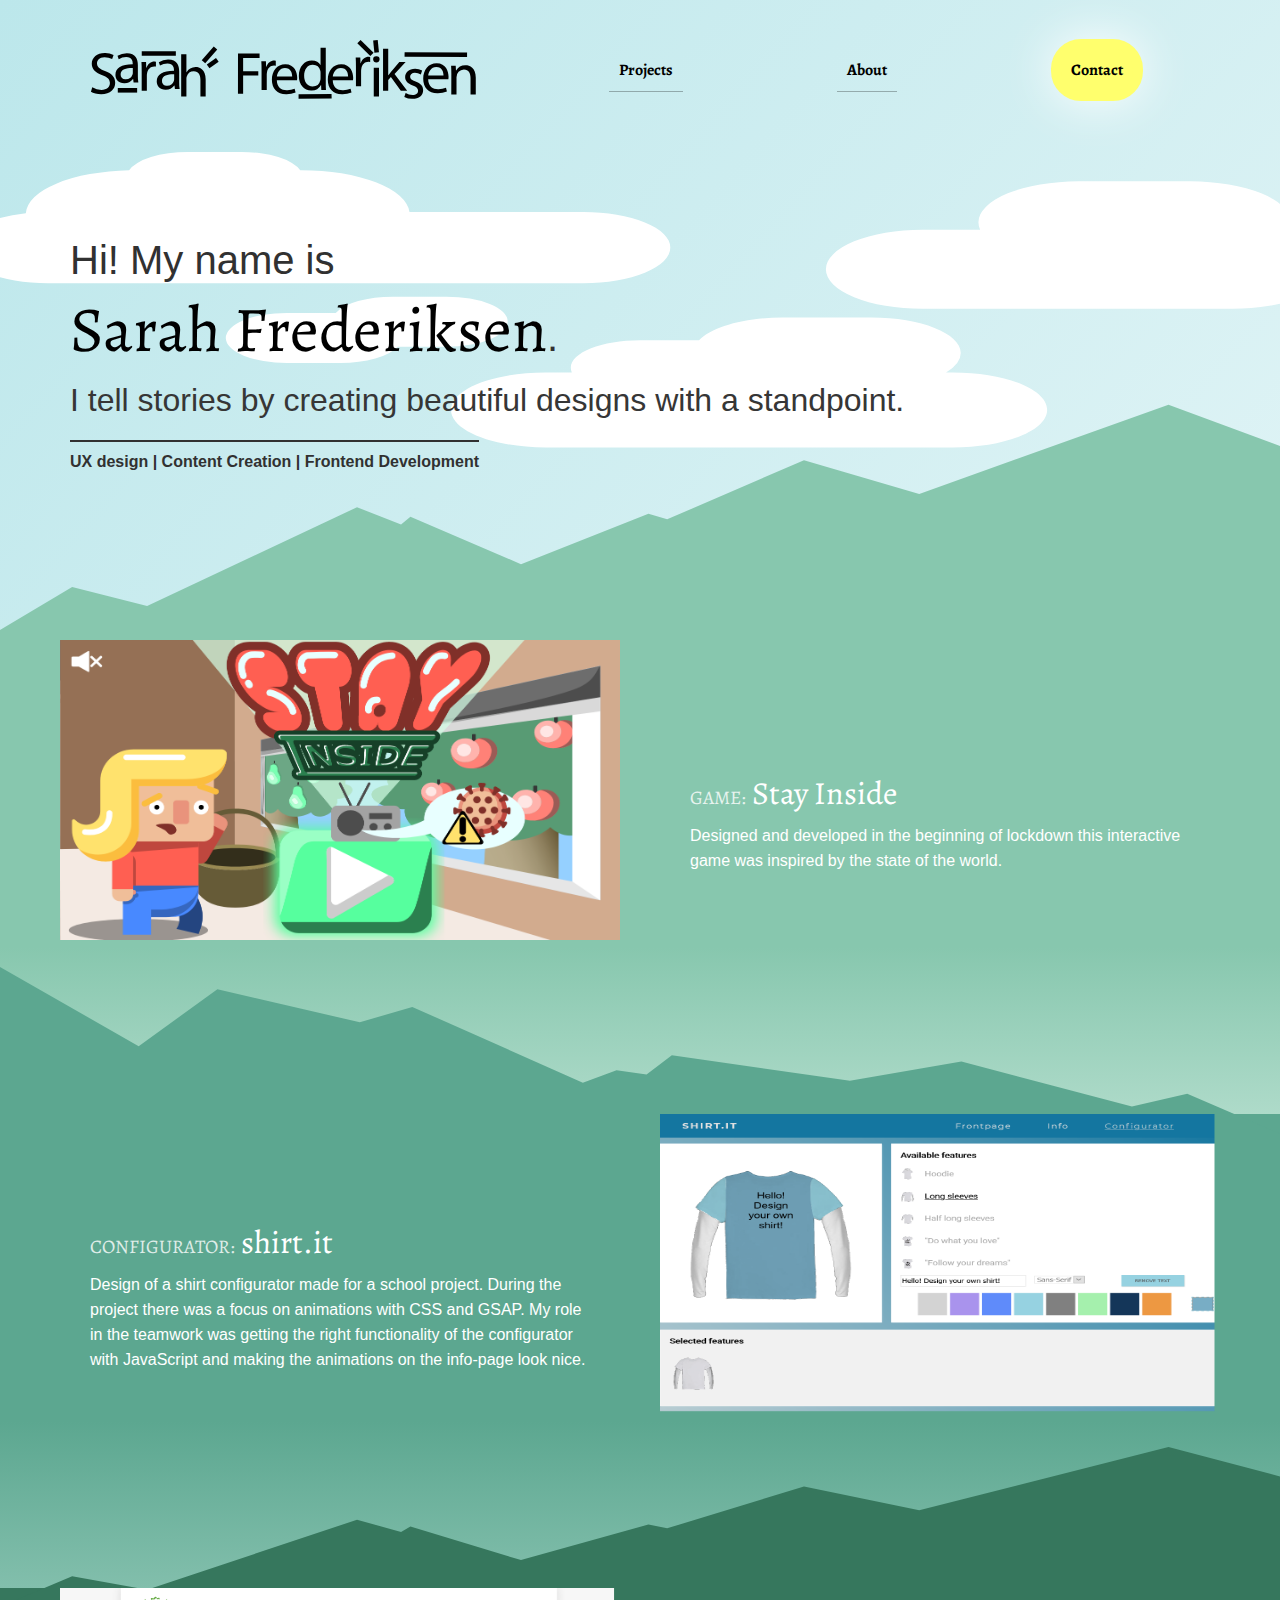
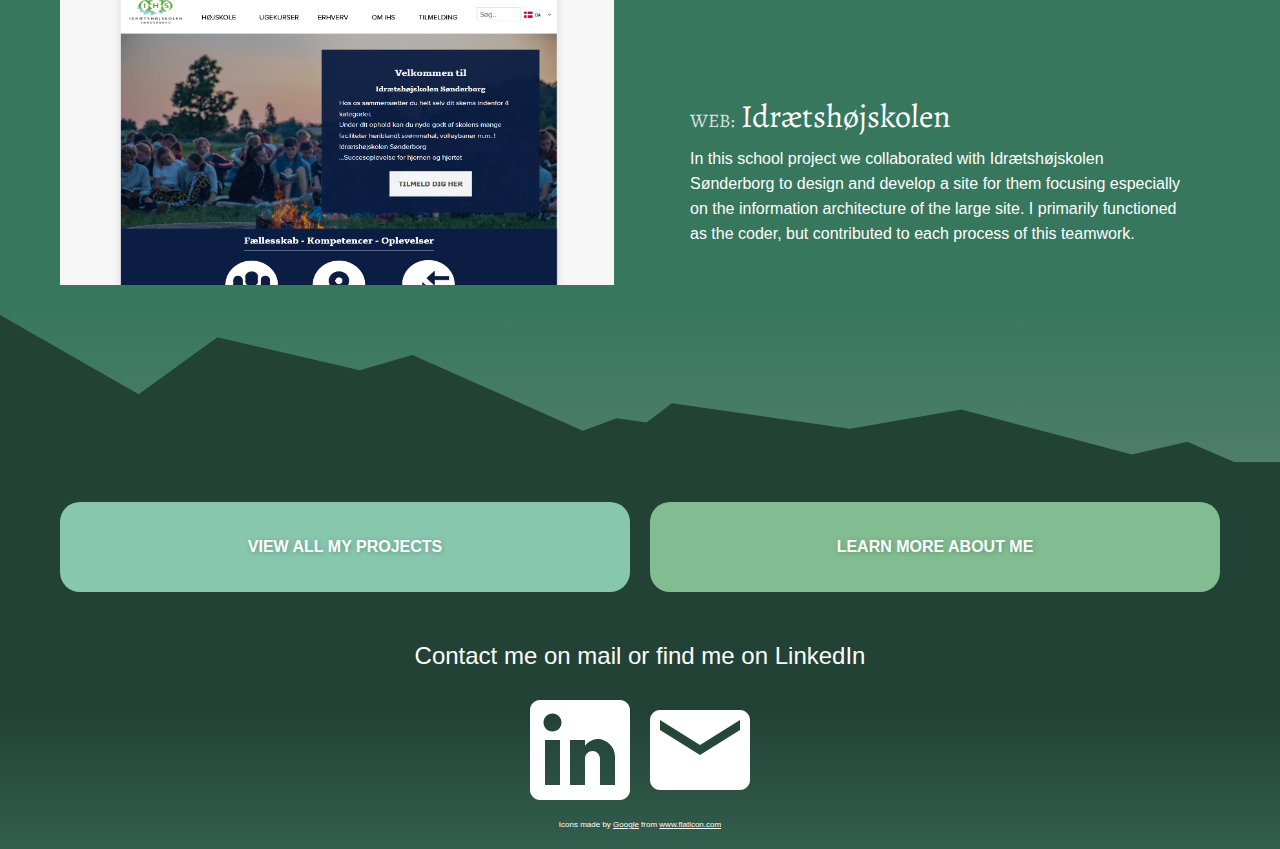
==== index.html @ fbe1d016 "blue sky w animations and projects working" ====
<!DOCTYPE html>
<html lang="en">
  <head>
    <meta charset="UTF-8" />
    <meta http-equiv="X-UA-Compatible" content="IE=edge" />
    <meta name="viewport" content="width=device-width, initial-scale=1.0" />
    <title>Sarah Frederiksen</title>
    <link
      rel="icon"
      href="assets/images/favicon.svg"
      sizes="any"
      type="image/svg+xml"
    />
    <link rel="preconnect" href="https://fonts.gstatic.com" />
    <link rel="preconnect" href="https://fonts.gstatic.com" />
    <link
      href="https://fonts.googleapis.com/css2?family=Alegreya:ital,wght@0,500;0,700;1,400&display=swap"
      rel="stylesheet"
    />
    <link rel="stylesheet" href="assets/css/style.css" />
    <style>
      body {
        display: block;
        color: black;
        margin: 0;
        background: rgb(141, 222, 224);
        background: linear-gradient(
          132deg,
          rgba(141, 222, 224, 1) 0%,
          rgba(255, 255, 255, 1) 100%
        );
      }
      main {
        overflow: hidden;
      }
      /* INTRO */
      .intro {
        display: flex;
        flex-direction: column;
        margin-bottom: -100px;
        max-height: 600px;
      }
      .intro .content {
        padding: 0 10vw;
        font-size: 1.5rem;
        position: absolute;
        max-width: 1200px;
        margin: 100px auto 0 auto;
        width: 100%;
        padding-left: 30px;
        align-self: center;
        animation: text-from-bottom 1s ease-in-out 1;
      }
      .intro .content p {
        font-size: 1rem;
        line-height: 30px;
        color: var(--dark-gray);
      }
      .intro #cloud-svg {
        position: relative;
        top: 0;
        left: 0;
        height: 90vh;
        min-height: 200px;
        margin: 0 -50px;
      }

      .intro #mountains-intro {
        position: relative;
        top: -100px;
        left: 0;
        min-height: 200px;
        transform-origin: bottom;
        animation: mountain-grow 1s ease-in-out 1;
      }
      @keyframes mountain-grow {
        0% {
          transform: scaleY(0.3);
        }
        100% {
          transform: scaleY(1);
        }
      }
      .intro strong {
        color: black;
        font-size: 1.5rem;
        font-weight: normal;
        font-family: "Alegreya", serif;
      }
      .intro #titles {
        font-size: 0.6rem;
        border-top: solid var(--dark-gray) 2px;
        margin-top: 10px;
        width: fit-content;
        font-weight: bold;
        color: var(--dark-gray);
        animation: text-from-bottom 2s ease-in-out 1;
      }
      @keyframes text-from-bottom {
        0% {
          opacity: 0;
          transform: translateY(20%);
        }
        100% {
          opacity: 1;
          transform: translateY(0);
        }
      }

      /* PROJECTS */
      .project {
        z-index: 0;
        background-color: var(--lightteal);
        margin-bottom: -30px;
        background: linear-gradient(
          180deg,
          var(--lightteal) 61%,
          rgb(181 222 206) 100%
        );
      }
      .project .content {
        display: flex;
        color: white;
        flex-direction: column;
        max-width: 1200px;
        margin-right: auto;
        margin-left: auto;
      }
      #project_two {
        z-index: 2;
        background-color: var(--mediumgreen);
        background: linear-gradient(
          180deg,
          var(--mediumgreen) 61%,
          rgb(137 195 177) 100%
        );
      }
      #project_three {
        z-index: 3;
        background-color: var(--darkgreen);
        background: linear-gradient(
          180deg,
          var(--darkgreen) 61%,
          rgb(82 127 109) 100%
        );
      }
      .project img {
        z-index: 3;
      }
      h2 {
        padding-top: 20px;
        font-size: 2rem;
        font-weight: normal;
        line-height: 50px;
        font-family: "Alegreya", serif;
      }
      h2 label {
        font-size: 1.2rem;
        font-weight: normal;
        opacity: 0.8;
      }
      .project p {
        line-height: 25px;
        margin-bottom: -40px;
      }
      .project .content img {
        padding: 0 20px;
        max-height: 300px;
        width: auto;
        max-width: 100%;
        margin: 0 auto;
      }
      .project .content .text {
        padding: 0 20px;
      }
      .project svg {
        position: relative;
        top: 0;
        left: 0;
        width: 100%;
      }
      .project .content {
        cursor: pointer;
      }
      /* BUTTONS */
      .buttons {
        width: 100%;
        height: 100%;
        text-decoration: none;
        display: flex;
        padding: 10px;
        background-color: var(--dark-color);
        max-width: 1200px;
        margin: 0 auto;
      }
      .buttons a {
        word-wrap: break-word;
        text-decoration: none;
        color: inherit;
        font-weight: bold;
        width: 50%;
        line-height: 30px;
        padding: 30px;
        text-align: center;
        color: white;
        text-shadow: rgba(0, 0, 0, 0.253) 1px 1px 5px;
        background-color: var(--lightgreen);
        margin: 30px 10px;
        border-radius: 20px;
        transition: width 1.5s, opacity 1s;
        text-transform: uppercase;
      }
      .buttons a:nth-of-type(odd) {
        background-color: var(--lightteal);
      }
      .buttons a:hover {
        width: 110%;
        opacity: 0.8;
      }
      #button-container {
        background-color: var(--dark-color);
      }
      /* ANIMATE CLOUDS */
      #cloud-one {
        animation: cloud-left 1s ease-out 1;
      }
      #cloud-two {
        animation: cloud-left 4s ease-out 1;
      }
      @keyframes cloud-left {
        0% {
          transform: translateX(-50vw);
        }
        100% {
          transform: translateX(0);
        }
      }
      #cloud-three {
        animation: cloud-right 1s ease-out 1;
      }
      #cloud-four {
        animation: cloud-right 2s ease-out 1;
      }
      @keyframes cloud-right {
        0% {
          transform: translateX(50vw);
        }
        100% {
          transform: translateX(0);
        }
      }
      @media only screen and (min-width: 800px) {
        .project svg {
          max-height: 200px;
        }
        .project .content {
          flex-direction: row;
        }
        .project .content img,
        .project .content .text {
          flex-grow: 1;
          flex-basis: 50%;
          margin: auto;
        }
        .project .content .text {
          padding: 0 50px;
        }
        #project_two .content {
          flex-direction: row-reverse;
        }
      }

      @media only screen and (min-width: 600px) {
        .intro .content p {
          font-size: 2.5rem;
          line-height: 40px;
        }
        .intro .content p strong {
          font-size: 4rem;
          line-height: 100px;
        }
        .intro .content p + p + p {
          font-size: 2rem;
          color: rgb(54, 54, 54);
        }
        .intro #titles {
          font-size: 1rem;
          margin-top: 20px;
        }
      }
    </style>
  </head>
  <body>
    <header>
      <div class="container">
        <div class="container">
          <nav>
            <div id="logo">
              <a href="#">
                <svg
                  data-name="Layer 1"
                  xmlns="http://www.w3.org/2000/svg"
                  viewBox="0 0 434 72"
                >
                  <g>
                    <g fill="black">
                      <path
                        d="M38.18,51.76c0,6.7-5,12.51-15.22,12.51-4.19,0-8.77-1.23-11.09-2.78l1.42-4.7a19.94,19.94,0,0,0,10.06,2.83c5.74,0,9.09-3,9.09-7.41,0-4.06-2.32-6.39-8.19-8.64-7.09-2.52-11.48-6.19-11.48-12.32,0-6.77,5.61-11.8,14.06-11.8a19.73,19.73,0,0,1,9.61,2.13l-1.55,4.58a17.23,17.23,0,0,0-8.26-2.07c-5.93,0-8.18,3.55-8.18,6.52,0,4.06,2.64,6.06,8.64,8.38C34.44,41.83,38.18,45.37,38.18,51.76Z"
                      />
                      <path
                        d="M58.13,51.62l-.45-3.93h-.19A11.63,11.63,0,0,1,48,52.33c-6.32,0-9.55-4.45-9.55-9,0-7.55,6.71-11.67,18.77-11.61v-.64c0-2.58-.71-7.23-7.1-7.23A15.61,15.61,0,0,0,42,26.21l-1.29-3.73A19.34,19.34,0,0,1,50.91,19.7c9.55,0,11.87,6.51,11.87,12.77V44.14a44.71,44.71,0,0,0,.51,7.48Zm-.84-15.93c-6.19-.13-13.21,1-13.21,7a5,5,0,0,0,5.35,5.42A7.76,7.76,0,0,0,57,42.92a5.75,5.75,0,0,0,.32-1.81Z"
                      />
                      <path
                        d="M66.93,39.15c0-3.68-.06-6.84-.25-9.74h5l.19,6.13h.26c1.42-4.19,4.84-6.84,8.64-6.84a6.14,6.14,0,0,1,1.62.2v5.35a8.57,8.57,0,0,0-1.94-.2c-4,0-6.83,3-7.61,7.29A15.84,15.84,0,0,0,72.54,44V60.62H66.93Z"
                      />
                      <path
                        d="M103,58.62l-.45-3.93h-.19a11.63,11.63,0,0,1-9.55,4.64c-6.32,0-9.54-4.45-9.54-9C83.25,42.82,90,38.7,102,38.76v-.64c0-2.58-.71-7.23-7.09-7.23a15.61,15.61,0,0,0-8.12,2.32l-1.29-3.73A19.31,19.31,0,0,1,95.76,26.7c9.54,0,11.86,6.51,11.86,12.77V51.14a43.6,43.6,0,0,0,.52,7.48Zm-.84-15.93c-6.19-.13-13.22,1-13.22,7a5,5,0,0,0,5.36,5.42,7.76,7.76,0,0,0,7.54-5.22,6.05,6.05,0,0,0,.32-1.81Z"
                      />
                      <path
                        d="M109.78,20.84h5.68V40.31h.12a10.65,10.65,0,0,1,4.07-4,11.71,11.71,0,0,1,5.8-1.61c4.19,0,10.9,2.58,10.9,13.35V66.62h-5.68V48.7c0-5-1.87-9.29-7.22-9.29a8.17,8.17,0,0,0-7.61,5.67,7,7,0,0,0-.38,2.71V66.62h-5.68Z"
                      />
                      <path
                        d="M171.43,20.16h23.41v4.71H177V39.31h16.45V44H177V63.62h-5.61Z"
                      />
                      <path
                        d="M197,38.15c0-3.68-.06-6.84-.26-9.74h5l.19,6.13h.26c1.42-4.19,4.83-6.84,8.64-6.84a6.06,6.06,0,0,1,1.61.2v5.35a8.42,8.42,0,0,0-1.93-.2c-4,0-6.84,3-7.61,7.29a15.84,15.84,0,0,0-.26,2.64V59.62H197Z"
                      />
                      <path
                        d="M213.57,49.05c.13,7.67,5,10.83,10.71,10.83a20.58,20.58,0,0,0,8.64-1.61l1,4.06a25.24,25.24,0,0,1-10.38,1.94c-9.61,0-15.34-6.32-15.34-15.74S213.7,31.7,222.79,31.7c10.19,0,12.9,9,12.9,14.7a22.63,22.63,0,0,1-.19,2.65ZM230.21,45c.06-3.62-1.48-9.23-7.87-9.23-5.74,0-8.25,5.29-8.7,9.23Z"
                      />
                      <path
                        d="M266.67,13.84V51.56c0,2.77.07,5.93.26,8.06h-5.09l-.26-5.41h-.13a11.54,11.54,0,0,1-10.64,6.12c-7.54,0-13.35-6.38-13.35-15.86-.06-10.38,6.39-16.77,14-16.77,4.77,0,8,2.26,9.41,4.77H261V13.84ZM261,41.11a9.7,9.7,0,0,0-.26-2.38,8.35,8.35,0,0,0-8.19-6.58c-5.87,0-9.35,5.16-9.35,12.06,0,6.32,3.1,11.54,9.22,11.54A8.52,8.52,0,0,0,260.74,49a9.55,9.55,0,0,0,.26-2.45Z"
                      />
                      <path
                        d="M274.25,49.05c.13,7.67,5,10.83,10.7,10.83a20.51,20.51,0,0,0,8.64-1.61l1,4.06a25.28,25.28,0,0,1-10.38,1.94c-9.61,0-15.35-6.32-15.35-15.74s5.55-16.83,14.64-16.83c10.19,0,12.9,9,12.9,14.7a20.23,20.23,0,0,1-.2,2.65ZM290.89,45c.06-3.62-1.49-9.23-7.87-9.23-5.74,0-8.25,5.29-8.71,9.23Z"
                      />
                      <path
                        d="M299.4,34.15c0-3.68-.07-6.84-.26-9.74h5l.2,6.13h.26c1.41-4.19,4.83-6.84,8.64-6.84a6.11,6.11,0,0,1,1.61.2v5.35a8.45,8.45,0,0,0-1.94-.2c-4,0-6.83,3-7.61,7.29A17,17,0,0,0,305,39V55.62H299.4Z"
                      />
                      <path
                        d="M325.06,26.64a3.52,3.52,0,0,1-7,0,3.46,3.46,0,0,1,3.55-3.54A3.36,3.36,0,0,1,325.06,26.64Zm-6.32,40V35.41h5.68V66.62Z"
                      />
                      <path
                        d="M334.44,43.73h.13c.77-1.1,1.87-2.45,2.77-3.55l9.16-10.77h6.83L341.28,42.24,355,60.62h-6.9l-10.77-15-2.9,3.23V60.62h-5.61V14.84h5.61Z"
                      />
                      <path
                        d="M353.3,62.82a14.94,14.94,0,0,0,7.48,2.26c4.13,0,6.06-2.07,6.06-4.65s-1.61-4.19-5.8-5.74c-5.61-2-8.25-5.09-8.25-8.83,0-5,4.06-9.16,10.76-9.16a15.51,15.51,0,0,1,7.68,1.94l-1.42,4.12a12.2,12.2,0,0,0-6.39-1.8c-3.35,0-5.22,1.93-5.22,4.25,0,2.58,1.87,3.74,5.93,5.29,5.42,2.06,8.19,4.77,8.19,9.42,0,5.48-4.25,9.35-11.67,9.35a17.78,17.78,0,0,1-8.77-2.13Z"
                      />
                      <path
                        d="M377.77,48.05c.13,7.67,5,10.83,10.71,10.83a20.58,20.58,0,0,0,8.64-1.61l1,4.06a25.28,25.28,0,0,1-10.38,1.94c-9.61,0-15.35-6.32-15.35-15.74S377.9,30.7,387,30.7c10.19,0,12.9,9,12.9,14.7a22.63,22.63,0,0,1-.19,2.65ZM394.41,44c.06-3.62-1.49-9.23-7.87-9.23-5.74,0-8.25,5.29-8.7,9.23Z"
                      />
                      <path
                        d="M402.92,41.86c0-3.23-.07-5.87-.26-8.45h5l.32,5.16h.13a11.48,11.48,0,0,1,10.32-5.87c4.32,0,11,2.58,11,13.29V64.62h-5.68v-18c0-5-1.87-9.22-7.22-9.22a8.33,8.33,0,0,0-8,8.45V64.62h-5.67Z"
                      />
                    </g>
                    <line
                      x1="41"
                      y1="60"
                      x2="62"
                      y2="60"
                      stroke="#000"
                      stroke-miterlimit="10"
                      stroke-width="5"
                    />
                    <line
                      x1="67"
                      y1="20"
                      x2="104"
                      y2="20"
                      stroke="#000"
                      stroke-miterlimit="10"
                      stroke-width="5"
                    />
                    <line
                      x1="134"
                      y1="29"
                      x2="147"
                      y2="14"
                      stroke="#000"
                      stroke-miterlimit="10"
                      stroke-width="5"
                    />
                    <line
                      x1="139"
                      y1="34"
                      x2="149"
                      y2="27"
                      stroke="#000"
                      stroke-miterlimit="10"
                      stroke-width="5"
                    />
                    <line
                      x1="316.77"
                      y1="21.03"
                      x2="302.66"
                      y2="7.07"
                      stroke="#000"
                      stroke-miterlimit="10"
                      stroke-width="5"
                    />
                    <line
                      x1="321.91"
                      y1="18.93"
                      x2="320.55"
                      y2="5.65"
                      stroke="#000"
                      stroke-miterlimit="10"
                      stroke-width="5"
                    />
                    <line
                      x1="352.2"
                      y1="21.13"
                      x2="420"
                      y2="21.5"
                      stroke="#000"
                      stroke-miterlimit="10"
                      stroke-width="5"
                    />
                    <line
                      x1="237.14"
                      y1="66.71"
                      x2="273"
                      y2="66.5"
                      stroke="#000"
                      stroke-miterlimit="10"
                      stroke-width="5"
                    />
                  </g>
                </svg>
              </a>
            </div>
            <ul>
              <div id="burgermenu">=</div>
              <div id="burgerhidden" class="hidden">
                <a href="projects/">Projects</a>
                <a href="about/">About</a>
                <a href="contact/">Contact</a>
              </div>
            </ul>
          </nav>
        </div>
      </div>
    </header>
    <main>
      <div class="intro">
        <svg
          id="cloud-svg"
          data-name="Layer 1"
          xmlns="http://www.w3.org/2000/svg"
          viewBox="0 0 1366 768"
          preserveAspectRatio="none"
        >
          <path
            id="cloud-one"
            d="M627,174H454.83A107,107,0,0,0,348,73h-1.3a60.5,60.5,0,0,0-58.2-44h-53a60.5,60.5,0,0,0-58.23,44.11A107,107,0,0,0,75.05,176.84,86,86,0,0,0,11,260h0a86,86,0,0,0,86,86H627a86,86,0,0,0,86-86h0A86,86,0,0,0,627,174Z"
            fill="#fff"
          />
          <path
            id="cloud-two"
            d="M491.55,378.67h-53A60.52,60.52,0,0,0,381.86,418H333.5A60.5,60.5,0,0,0,273,478.5h0A60.5,60.5,0,0,0,333.5,539h53a60.53,60.53,0,0,0,56.69-39.33h48.36a60.5,60.5,0,0,0,60.5-60.5h0A60.5,60.5,0,0,0,491.55,378.67Z"
            fill="#fff"
          />
          <path
            id="cloud-three"
            d="M1321.27,232.24A98.66,98.66,0,0,0,1327,199h0a99,99,0,0,0-99-99H1117a99,99,0,0,0-99,99h0a98.87,98.87,0,0,0,1.64,18H962.5A95.5,95.5,0,0,0,867,312.5h0A95.5,95.5,0,0,0,962.5,408h307a95.5,95.5,0,0,0,95.5-95.5h0A95.43,95.43,0,0,0,1321.27,232.24Z"
            fill="#fff"
          />
          <path
            id="cloud-four"
            d="M992.46,561.81h-6.55a83.34,83.34,0,0,0,14.6-47.14h0c0-47.31-39.61-85.67-88.46-85.67H824c-37.66,0-69.82,22.8-82.58,54.93H683.07c-37.86,0-68.56,29.73-68.56,66.41h0a64.81,64.81,0,0,0,1,11.47h-26c-51.66,0-93.54,40.56-93.54,90.6h0c0,50,41.88,90.59,93.54,90.59H992.46c51.66,0,93.54-40.56,93.54-90.59h0C1086,602.37,1044.12,561.81,992.46,561.81Z"
            fill="#fff"
          />
        </svg>
        <svg
          id="mountains-intro"
          data-name="Layer 1"
          xmlns="http://www.w3.org/2000/svg"
          viewBox="0 0 1366 768"
          preserveAspectRatio="none"
        >
          <polygon
            points="-11 757 77 623 157 675 381 406 428 453 438 432 556 561 692 424 712 439 858 278 981 370 1247 127 1394 266 1401 816 -16 809 -11 757"
            fill="var(--lightteal)"
          />
        </svg>

        <div class="content">
          <p>Hi! My name is</p>
          <p><strong>Sarah Frederiksen</strong>.</p>
          <p>I tell stories by creating beautiful designs with a standpoint.</p>
          <p id="titles">UX design | Content Creation | Frontend Development</p>
        </div>
      </div>
      <div class="project">
        <div id="game-proj" class="content">
          <img
            src="assets/images/stay-inside-game.png"
            alt="screenshot of the game stay inside"
          />
          <div class="text">
            <h2><label>GAME:</label> Stay Inside</h2>
            <p>
              Designed and developed in the beginning of lockdown this
              interactive game was inspired by the state of the world.
            </p>
          </div>
        </div>
        <svg
          id="Layer_1"
          data-name="Layer 1"
          xmlns="http://www.w3.org/2000/svg"
          viewBox="0 0 1366 768"
          preserveAspectRatio="none"
        >
          <polygon
            points="1394 788 1267 590 1208 639 1026 467 907 540 717 443 690 516 658 500 622 548 440 257 384 316 232 189 148 408 -8 87 -15 925 1399 850 1394 788"
            fill="var(--mediumgreen)"
          />
        </svg>
      </div>
      <div class="project" id="project_two">
        <div id="shirt-proj" class="content">
          <img src="assets/images/shirt.png" alt="screenshot of shirt.it" />
          <div class="text">
            <h2><label>CONFIGURATOR:</label> shirt.it</h2>
            <p>
              Design of a shirt configurator made for a school project. During
              the project there was a focus on animations with CSS and GSAP. My
              role in the teamwork was getting the right functionality of the
              configurator with JavaScript and making the animations on the
              info-page look nice.
            </p>
          </div>
        </div>
        <svg
          id="mountains-intro"
          data-name="Layer 1"
          xmlns="http://www.w3.org/2000/svg"
          viewBox="0 0 1366 768"
          preserveAspectRatio="none"
        >
          <polygon
            points="-11 757 77 623 157 675 381 406 428 453 438 432 556 561 692 424 712 439 858 278 981 370 1247 127 1394 266 1401 816 -16 809 -11 757"
            fill="var(--darkgreen)"
          />
        </svg>
      </div>
      <div class="project" id="project_three">
        <div id="ihs-proj" class="content">
          <img src="assets/images/ihs.png" alt="screenshot of ihs design" />
          <div class="text">
            <h2><label>WEB:</label> Idrætshøjskolen</h2>
            <p>
              In this school project we collaborated with Idrætshøjskolen
              Sønderborg to design and develop a site for them focusing
              especially on the information architecture of the large site. I
              primarily functioned as the coder, but contributed to each process
              of this teamwork.
            </p>
          </div>
        </div>
        <svg
          id="Layer_1"
          data-name="Layer 1"
          xmlns="http://www.w3.org/2000/svg"
          viewBox="0 0 1366 768"
          preserveAspectRatio="none"
        >
          <polygon
            points="1394 788 1267 590 1208 639 1026 467 907 540 717 443 690 516 658 500 622 548 440 257 384 316 232 189 148 408 -8 87 -15 925 1399 850 1394 788"
            fill="var(--dark-color)"
          />
        </svg>
      </div>
      <div id="button-container">
        <div class="buttons">
          <a href="/projects/">View all my projects</a>
          <a href="/about/">Learn more about me</a>
        </div>
      </div>
    </main>
    <footer>
      <div class="container">
        <p>Contact me on mail or find me on LinkedIn</p>
        <nav class="some">
          <a href="https://www.linkedin.com/in/sarah-frederiksen/">
            <svg
              version="1.1"
              id="Capa_1"
              xmlns="http://www.w3.org/2000/svg"
              xmlns:xlink="http://www.w3.org/1999/xlink"
              x="0px"
              y="0px"
              width="510px"
              height="510px"
              viewBox="0 0 510 510"
              style="enable-background: new 0 0 510 510"
              xml:space="preserve"
            >
              <g>
                <g id="post-linkedin">
                  <path
                    d="M459,0H51C22.95,0,0,22.95,0,51v408c0,28.05,22.95,51,51,51h408c28.05,0,51-22.95,51-51V51C510,22.95,487.05,0,459,0z
			 M153,433.5H76.5V204H153V433.5z M114.75,160.65c-25.5,0-45.9-20.4-45.9-45.9s20.4-45.9,45.9-45.9s45.9,20.4,45.9,45.9
			S140.25,160.65,114.75,160.65z M433.5,433.5H357V298.35c0-20.399-17.85-38.25-38.25-38.25s-38.25,17.851-38.25,38.25V433.5H204
			V204h76.5v30.6c12.75-20.4,40.8-35.7,63.75-35.7c48.45,0,89.25,40.8,89.25,89.25V433.5z"
                  />
                </g>
              </g>
            </svg>
          </a>
          <a href="mailto:sarahifrederiksen@gmail.com">
            <svg
              version="1.1"
              id="Capa_1"
              xmlns="http://www.w3.org/2000/svg"
              xmlns:xlink="http://www.w3.org/1999/xlink"
              x="0px"
              y="0px"
              viewBox="0 0 426.667 426.667"
              style="enable-background: new 0 0 426.667 426.667"
              xml:space="preserve"
            >
              <g>
                <g>
                  <path
                    d="M384,42.667H42.667c-23.573,0-42.453,19.093-42.453,42.667L0,341.333C0,364.907,19.093,384,42.667,384H384
			c23.573,0,42.667-19.093,42.667-42.667v-256C426.667,61.76,407.573,42.667,384,42.667z M384,128L213.333,234.667L42.667,128
			V85.333L213.333,192L384,85.333V128z"
                  />
                </g>
              </g>
            </svg>
          </a>
        </nav>
        <div style="font-size: 0.5rem; color: white">
          Icons made by
          <a
            style="color: white"
            href="https://www.flaticon.com/authors/google"
            title="Google"
            >Google</a
          >
          from
          <a
            style="color: white"
            href="https://www.flaticon.com/"
            title="Flaticon"
            >www.flaticon.com</a
          >
        </div>
      </div>
    </footer>
    <script>
      window.addEventListener("DOMContentLoaded", start);
      function start() {
        console.log("start");
        document.querySelectorAll(".project .content").forEach((project) => {
          project.addEventListener("click", openDetails);
        });
      }
      function openDetails() {
        console.log("open details");
        window.location.href = "/portfolio/projects/detail.html?id=" + this.id;
      }
    </script>
    <script src="assets/scripts/script.js"></script>
    <script src="assets/scripts/menu.js"></script>
  </body>
</html>
---- assets/css/style.css ----
* {
  margin: 0;
  padding: 0;
  box-sizing: border-box;
}

:root {
  --light-background: rgb(235 251 242);
  --lightteal: rgb(135 199 174);
  --lightgreen: #81bd90;
  --mediumgreen: rgb(92 167 144);
  --darkgreen: rgb(54 119 93);
  --dark-color: rgb(34, 66, 53);
  font-family: Arial, Helvetica, sans-serif;
  --sky-blue: rgb(141, 222, 224);
  --dark-gray: rgb(49, 49, 49);
}

body {
  animation: fadeInAnimation ease 1s;
  animation-iteration-count: 1;
  animation-fill-mode: forwards;
}

@keyframes fadeInAnimation {
  0% {
    opacity: 0.5;
  }
  100% {
    opacity: 1;
  }
}

.hidden {
  display: none !important;
}

img {
  width: 100%;
}
body {
  background: linear-gradient(
    132deg,
    #bce7eb 0%,
    rgba(255, 255, 255, 1) 100%
  ) !important;
}
/* HEADER AND NAVIGATION */
header {
  background-color: var(--sky-blue);
}

header .chosen {
  border-radius: 10px;
  background-color: rgba(255, 255, 255, 0.795);
}
#burgermenu {
  font-size: 2rem;
  cursor: pointer;
}
#burgerhidden {
  width: 100%;
  display: flex;
  flex-direction: column;
}

#logo {
  display: flex;
  align-content: center;
  transition: opacity 1s, transform 2s;
  padding: 5px;
  flex-grow: 1;
  flex-basis: 40%;
}
#logo a {
  width: 100%;
}
nav {
  display: flex;
  padding: 20px 10px;
  flex-direction: row;
  justify-content: space-between;
  text-decoration: none;
}
nav ul {
  flex-grow: 2;
  flex-basis: 60%;
  align-content: flex-end;
  text-align: end;
  padding: 0 10px;
}

nav ul a {
  padding: 10px;
  text-decoration: none;
  color: black;
  font-family: "Alegreya", serif;
  font-weight: bold;
  border-bottom: 1px solid rgba(0, 0, 0, 0.281);
}

/* FOOTER */
footer {
  background-color: var(--dark-color);
  padding: 20px;
  margin-top: -10px;
  font-size: 1.5rem;
  color: white;
  text-align: center;
  background: linear-gradient(
    180deg,
    var(--dark-color) 40%,
    rgb(51 94 77) 100%
  );
}
footer nav {
  height: 150px;
  display: flex;
  flex-direction: row;
  justify-content: center;
}
#logo:hover {
  opacity: 0.8;
  transform: scale(1.2);
}
header nav a {
  transition: opacity 1s, transform 1s;
}
header nav a:hover {
  opacity: 0.8;
  transform: scale(1.2);
}
footer nav a {
  padding: 10px;
  transition: opacity 0.5s, transform 0.5s;
}
footer nav a:hover {
  transform-origin: left;
  opacity: 0.8;
  transform: translate(0px, -10px);
}
/* SOME */
.some a svg {
  width: 100px;
  height: 100px;
  fill: white;
}

#logo:hover line {
  transition: transform 2s;
  transform: scale(1.02);
  transform-origin: center;
}

@media only screen and (min-width: 600px) {
  /************BUGERMENU BLIVER NORMAL MENU*****/
  header {
    display: flex;
    flex-direction: row;
    justify-content: space-between;
    max-width: 1200px;
    margin: 0 auto;
    background-color: rgba(255, 255, 255, 0);
    animation: fromleftHeader 1s ease-in-out 1;
  }
  @keyframes fromleftHeader {
    0% {
      opacity: 0.5;
      transform: translate(-10%, 0%);
    }
    100% {
      opacity: 1;
      transform: translate(0, 0);
    }
  }
  header div {
    width: 100%;
  }
  #burgerhidden,
  #burgerhidden.hidden {
    order: 1;
    display: flex !important;
    flex-direction: row;
    justify-content: space-around;
    height: 100px;
    align-items: center;
  }

  #burgermenu {
    display: none;
  }

  #logo {
    order: -1;
    padding: 0 30px;
    align-self: center;
  }
  #logo a {
    width: 35vw;
    max-width: 400px;
  }
  nav ul a {
    background-color: rgba(255, 255, 255, 0);
  }
  nav ul a:last-child {
    background-color: #ffff6d;
    border-radius: 30px;
    border: 10px solid #ffff6d;
    box-shadow: 0 0 50px white;
    animation: contact-kf 4s ease-in-out infinite;
  }
  @keyframes contact-kf {
    0% {
      transform: scale(1);
    }
    50% {
      transform: scale(1.15);
    }
    0% {
      transform: scale(1);
    }
  }
}
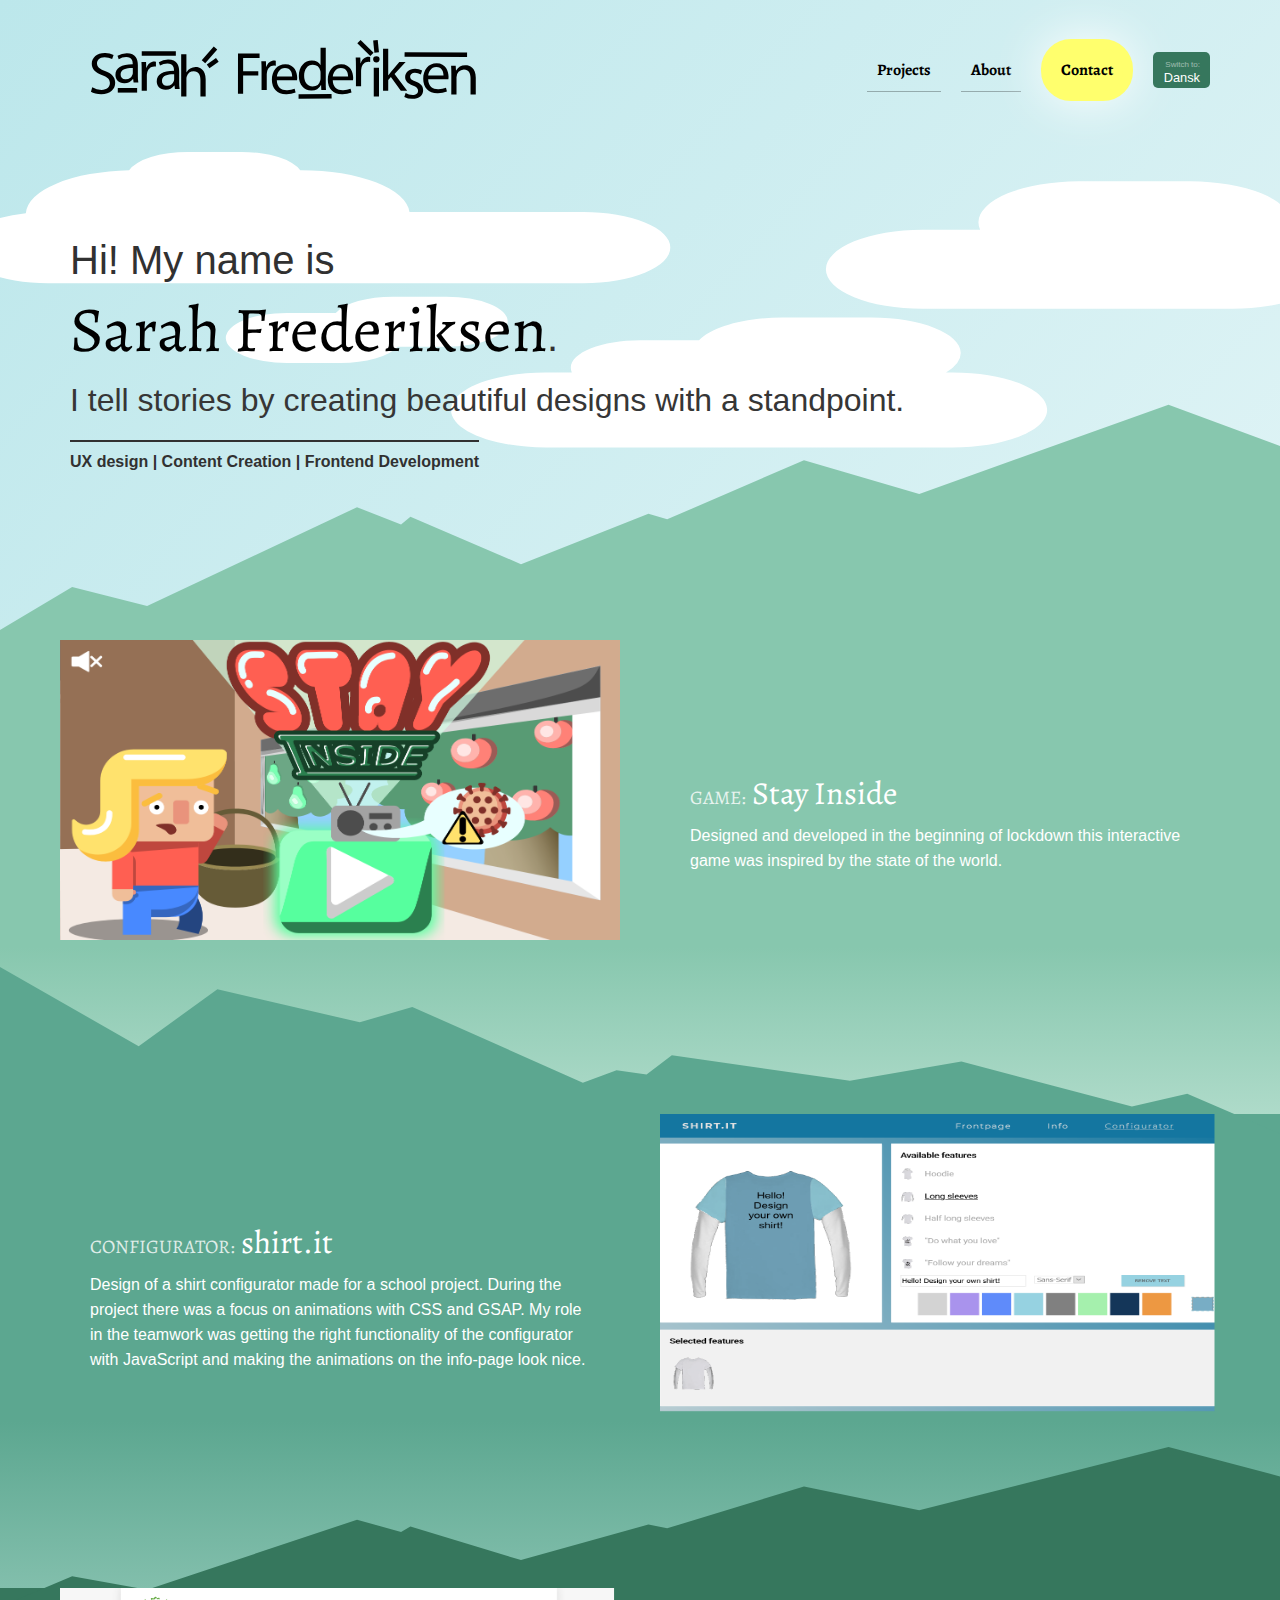
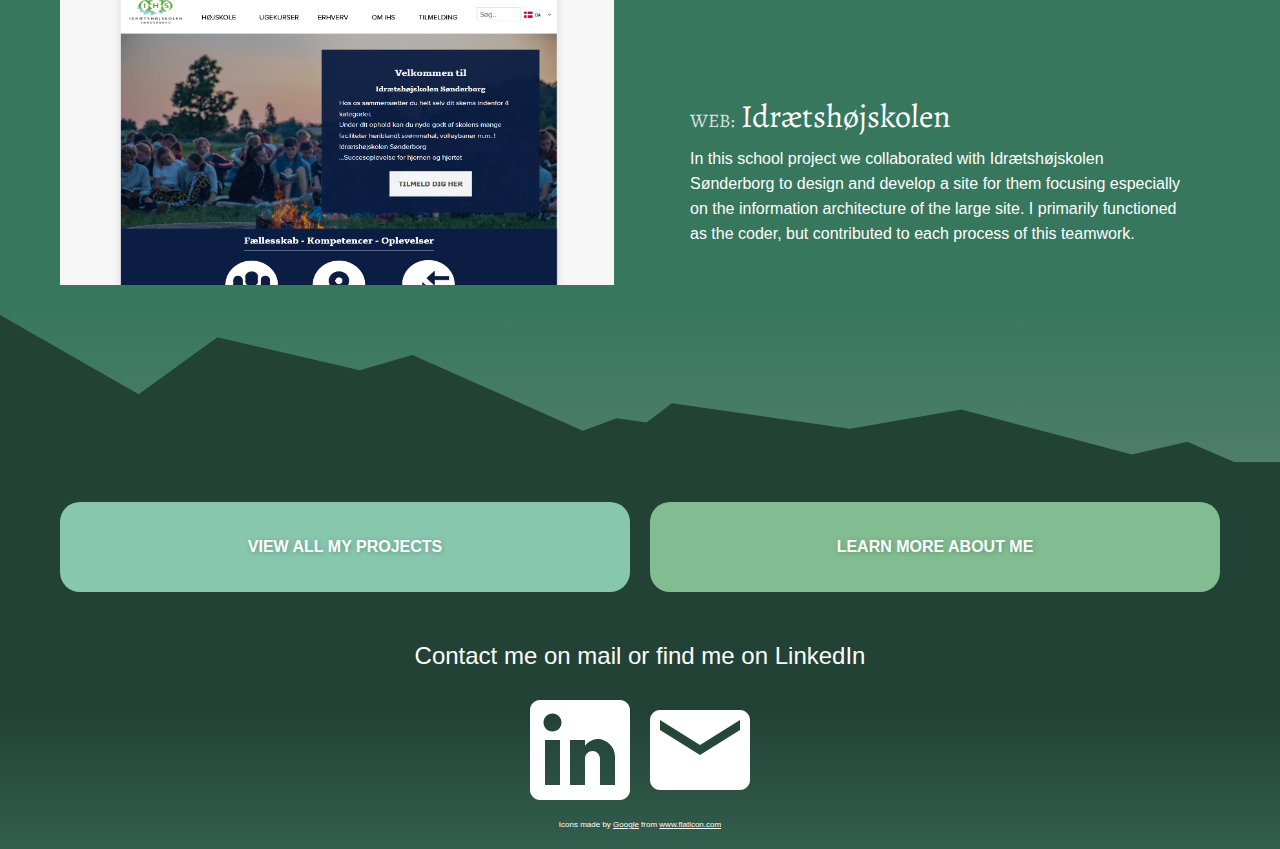
==== commit 753840c4: "start makeing language change work" ====
--- a/index.html
+++ b/index.html
@@ -270,6 +270,10 @@
         }
       }
 
+      .hidetext {
+        display: none;
+        visibility: hidden;
+      }
       @media only screen and (min-width: 600px) {
         .intro .content p {
           font-size: 2.5rem;
@@ -432,9 +436,13 @@
             <ul>
               <div id="burgermenu">=</div>
               <div id="burgerhidden" class="hidden">
-                <a href="projects/">Projects</a>
-                <a href="about/">About</a>
-                <a href="contact/">Contact</a>
+                <a href="projects/" class="english">Projects</a>
+                <a href="about/" class="english">About</a>
+                <a class="sun english" href="contact/">Contact</a>
+                <a href="projects/" class="danish">Projekter</a>
+                <a href="about/" class="danish">Om Mig</a>
+                <a class="sun danish" href="contact/">Kontakt</a>
+                <a id="change-language" data-language="english">Dansk</a>
               </div>
             </ul>
           </nav>
@@ -484,11 +492,20 @@
           />
         </svg>
 
-        <div class="content">
+        <div class="content english">
           <p>Hi! My name is</p>
           <p><strong>Sarah Frederiksen</strong>.</p>
           <p>I tell stories by creating beautiful designs with a standpoint.</p>
           <p id="titles">UX design | Content Creation | Frontend Development</p>
+        </div>
+        <div class="content danish">
+          <p>Hej! Mit navn er</p>
+          <p><strong>Sarah Frederiksen</strong>.</p>
+          <p>
+            Jeg fortæller historier ved at producere smukke designs med en
+            holdning.
+          </p>
+          <p id="titles">UX design | Indholdsproduktion | Frontend Udvikling</p>
         </div>
       </div>
       <div class="project">
@@ -653,11 +670,45 @@
     </footer>
     <script>
       window.addEventListener("DOMContentLoaded", start);
+
       function start() {
         console.log("start");
+        const languageSwitch = document.querySelector("[data-language]");
+        let currentLanguage = languageSwitch.getAttribute("data-language");
+        checkLanguage(currentLanguage);
+        languageSwitch.addEventListener("click", () => {
+          if (currentLanguage === "english") {
+            currentLanguage = "danish";
+            languageSwitch.innerHTML = "English";
+            checkLanguage(currentLanguage);
+          } else if (currentLanguage === "danish") {
+            currentLanguage = "english";
+            languageSwitch.innerHTML = "Dansk";
+            checkLanguage(currentLanguage);
+          }
+        });
         document.querySelectorAll(".project .content").forEach((project) => {
           project.addEventListener("click", openDetails);
         });
+      }
+      function checkLanguage(currentLanguage) {
+        console.log(currentLanguage);
+
+        if (currentLanguage === "english") {
+          document.querySelectorAll(".danish").forEach((text) => {
+            text.classList.add("hidetext");
+          });
+          document.querySelectorAll(".english").forEach((text) => {
+            text.classList.remove("hidetext");
+          });
+        } else if (currentLanguage === "danish") {
+          document.querySelectorAll(".english").forEach((text) => {
+            text.classList.add("hidetext");
+          });
+          document.querySelectorAll(".danish").forEach((text) => {
+            text.classList.remove("hidetext");
+          });
+        }
       }
       function openDetails() {
         console.log("open details");
--- a/assets/css/style.css
+++ b/assets/css/style.css
@@ -98,7 +98,21 @@
   font-weight: bold;
   border-bottom: 1px solid rgba(0, 0, 0, 0.281);
 }
-
+#logo:hover line {
+  transition: transform 2s;
+  transform: scale(1.02);
+  transform-origin: center;
+}
+nav ul a:last-child {
+  color: var(--dark-color);
+  font-weight: lighter;
+  border: none;
+  cursor: pointer;
+}
+nav ul a:last-child::before {
+  content: "Switch to: ";
+  opacity: 0.5;
+}
 /* FOOTER */
 footer {
   background-color: var(--dark-color);
@@ -123,13 +137,7 @@
   opacity: 0.8;
   transform: scale(1.2);
 }
-header nav a {
-  transition: opacity 1s, transform 1s;
-}
-header nav a:hover {
-  opacity: 0.8;
-  transform: scale(1.2);
-}
+
 footer nav a {
   padding: 10px;
   transition: opacity 0.5s, transform 0.5s;
@@ -146,13 +154,7 @@
   fill: white;
 }
 
-#logo:hover line {
-  transition: transform 2s;
-  transform: scale(1.02);
-  transform-origin: center;
-}
-
-@media only screen and (min-width: 600px) {
+@media only screen and (min-width: 700px) {
   /************BUGERMENU BLIVER NORMAL MENU*****/
   header {
     display: flex;
@@ -181,7 +183,7 @@
     order: 1;
     display: flex !important;
     flex-direction: row;
-    justify-content: space-around;
+    justify-content: flex-end;
     height: 100px;
     align-items: center;
   }
@@ -201,14 +203,39 @@
   }
   nav ul a {
     background-color: rgba(255, 255, 255, 0);
-  }
-  nav ul a:last-child {
+    margin: 0 10px;
+  }
+  nav ul .sun {
     background-color: #ffff6d;
     border-radius: 30px;
     border: 10px solid #ffff6d;
     box-shadow: 0 0 50px white;
     animation: contact-kf 4s ease-in-out infinite;
   }
+
+  nav ul a:last-child {
+    color: white;
+    background-color: var(--darkgreen);
+    border: none;
+    border-radius: 5px;
+    font-weight: lighter;
+    width: 57px;
+    font-size: 0.8rem;
+    padding: 3px 10px;
+    font-family: Arial, Helvetica, sans-serif;
+  }
+
+  nav ul a:last-child::before {
+    font-size: 0.5rem;
+  }
+  header nav a {
+    transition: opacity 1s, transform 1s;
+  }
+  header nav a:hover {
+    opacity: 0.8;
+    transform: scale(1.2);
+  }
+
   @keyframes contact-kf {
     0% {
       transform: scale(1);
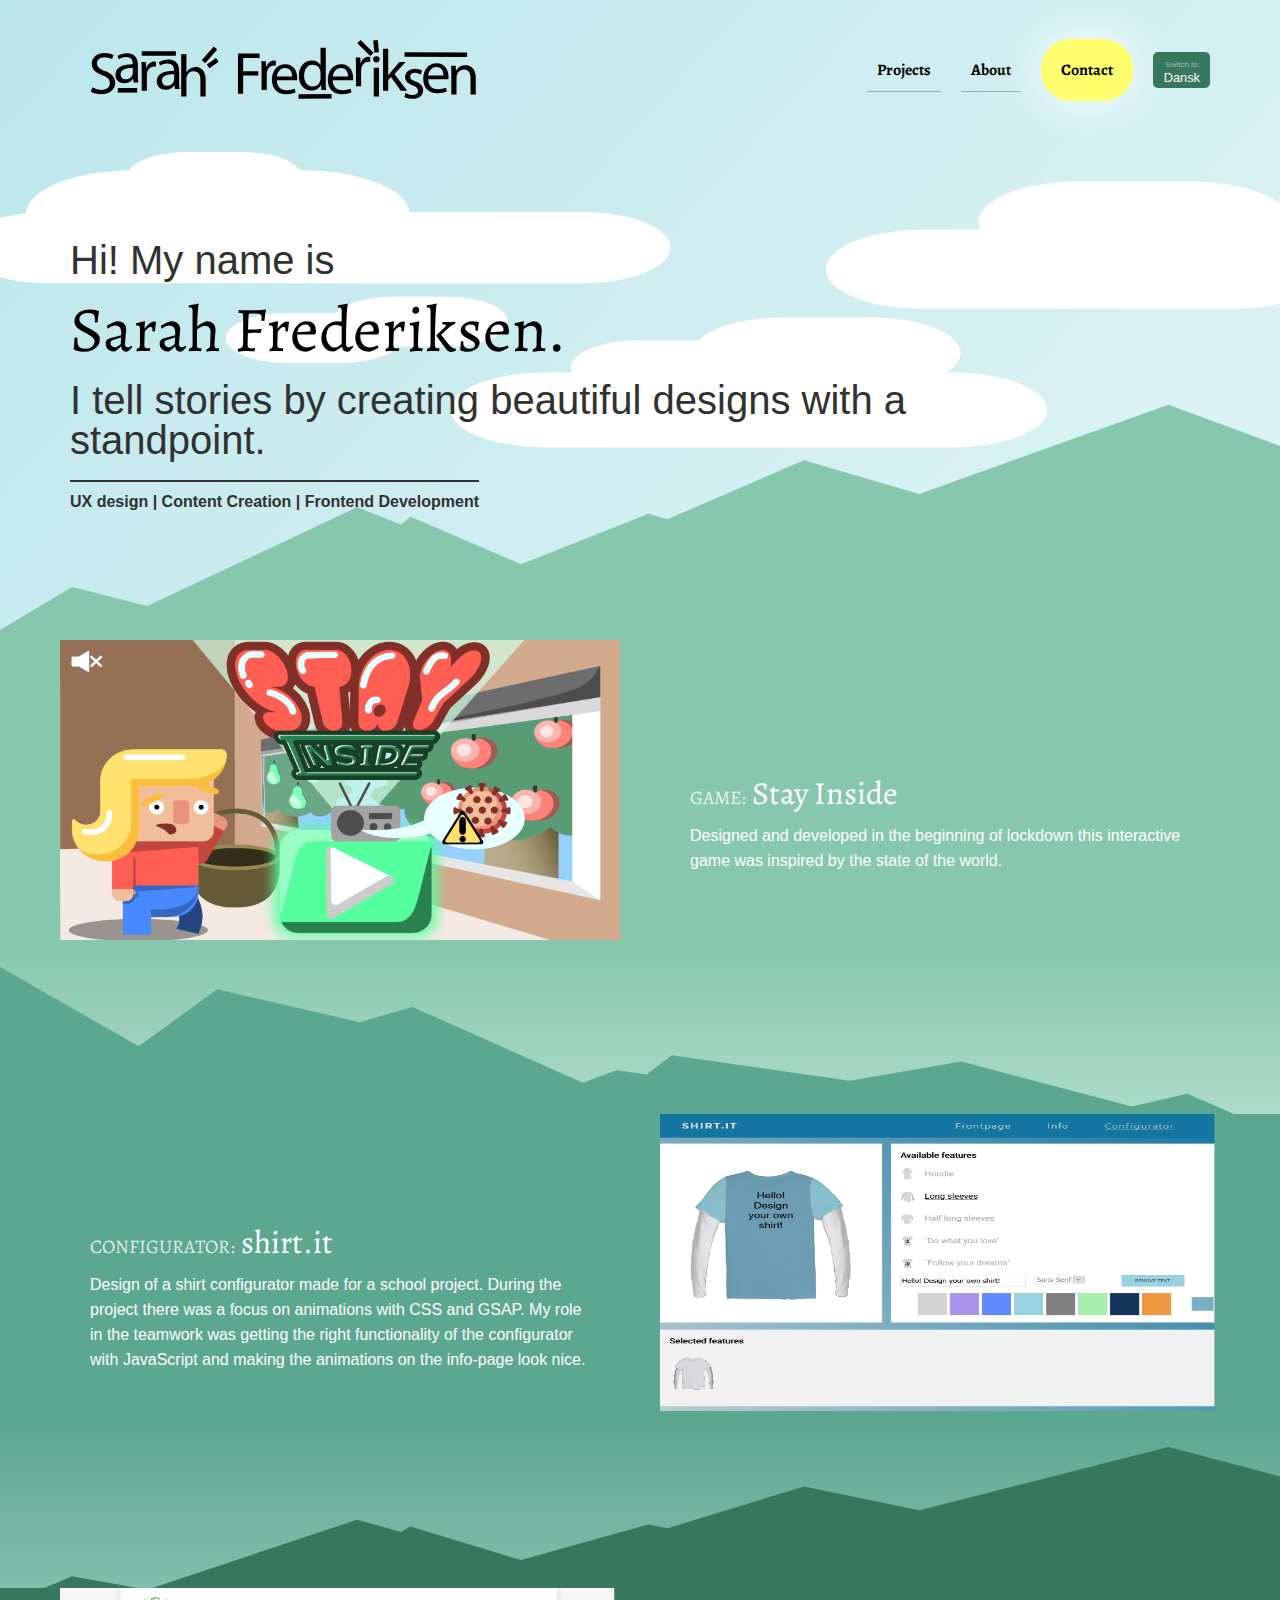
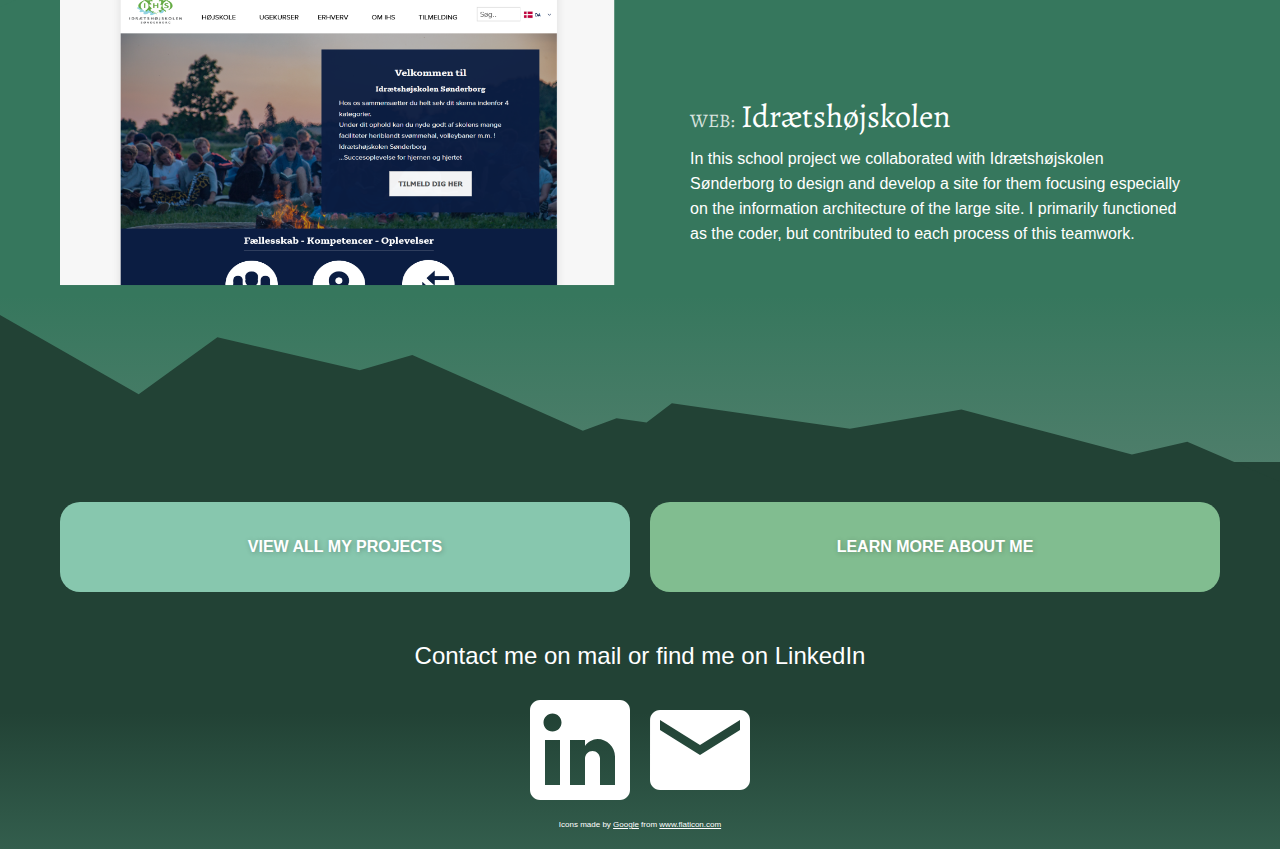
==== commit e47eb51d: "language works fully, portfolio done-ish" ====
--- a/index.html
+++ b/index.html
@@ -4,6 +4,16 @@
     <meta charset="UTF-8" />
     <meta http-equiv="X-UA-Compatible" content="IE=edge" />
     <meta name="viewport" content="width=device-width, initial-scale=1.0" />
+    <meta
+      name="description"
+      content="Design portfolio for Sarah Isabella Frederiksen."
+    />
+    <meta
+      name="keywords"
+      content="Sarah Isabella Frederiksen, portfolio for multimedia design, content creation, frontend development"
+    />
+    <meta name="author" content="Sarah Isabella Frederiksen" />
+
     <title>Sarah Frederiksen</title>
     <link
       rel="icon"
@@ -17,282 +27,8 @@
       href="https://fonts.googleapis.com/css2?family=Alegreya:ital,wght@0,500;0,700;1,400&display=swap"
       rel="stylesheet"
     />
-    <link rel="stylesheet" href="assets/css/style.css" />
-    <style>
-      body {
-        display: block;
-        color: black;
-        margin: 0;
-        background: rgb(141, 222, 224);
-        background: linear-gradient(
-          132deg,
-          rgba(141, 222, 224, 1) 0%,
-          rgba(255, 255, 255, 1) 100%
-        );
-      }
-      main {
-        overflow: hidden;
-      }
-      /* INTRO */
-      .intro {
-        display: flex;
-        flex-direction: column;
-        margin-bottom: -100px;
-        max-height: 600px;
-      }
-      .intro .content {
-        padding: 0 10vw;
-        font-size: 1.5rem;
-        position: absolute;
-        max-width: 1200px;
-        margin: 100px auto 0 auto;
-        width: 100%;
-        padding-left: 30px;
-        align-self: center;
-        animation: text-from-bottom 1s ease-in-out 1;
-      }
-      .intro .content p {
-        font-size: 1rem;
-        line-height: 30px;
-        color: var(--dark-gray);
-      }
-      .intro #cloud-svg {
-        position: relative;
-        top: 0;
-        left: 0;
-        height: 90vh;
-        min-height: 200px;
-        margin: 0 -50px;
-      }
-
-      .intro #mountains-intro {
-        position: relative;
-        top: -100px;
-        left: 0;
-        min-height: 200px;
-        transform-origin: bottom;
-        animation: mountain-grow 1s ease-in-out 1;
-      }
-      @keyframes mountain-grow {
-        0% {
-          transform: scaleY(0.3);
-        }
-        100% {
-          transform: scaleY(1);
-        }
-      }
-      .intro strong {
-        color: black;
-        font-size: 1.5rem;
-        font-weight: normal;
-        font-family: "Alegreya", serif;
-      }
-      .intro #titles {
-        font-size: 0.6rem;
-        border-top: solid var(--dark-gray) 2px;
-        margin-top: 10px;
-        width: fit-content;
-        font-weight: bold;
-        color: var(--dark-gray);
-        animation: text-from-bottom 2s ease-in-out 1;
-      }
-      @keyframes text-from-bottom {
-        0% {
-          opacity: 0;
-          transform: translateY(20%);
-        }
-        100% {
-          opacity: 1;
-          transform: translateY(0);
-        }
-      }
-
-      /* PROJECTS */
-      .project {
-        z-index: 0;
-        background-color: var(--lightteal);
-        margin-bottom: -30px;
-        background: linear-gradient(
-          180deg,
-          var(--lightteal) 61%,
-          rgb(181 222 206) 100%
-        );
-      }
-      .project .content {
-        display: flex;
-        color: white;
-        flex-direction: column;
-        max-width: 1200px;
-        margin-right: auto;
-        margin-left: auto;
-      }
-      #project_two {
-        z-index: 2;
-        background-color: var(--mediumgreen);
-        background: linear-gradient(
-          180deg,
-          var(--mediumgreen) 61%,
-          rgb(137 195 177) 100%
-        );
-      }
-      #project_three {
-        z-index: 3;
-        background-color: var(--darkgreen);
-        background: linear-gradient(
-          180deg,
-          var(--darkgreen) 61%,
-          rgb(82 127 109) 100%
-        );
-      }
-      .project img {
-        z-index: 3;
-      }
-      h2 {
-        padding-top: 20px;
-        font-size: 2rem;
-        font-weight: normal;
-        line-height: 50px;
-        font-family: "Alegreya", serif;
-      }
-      h2 label {
-        font-size: 1.2rem;
-        font-weight: normal;
-        opacity: 0.8;
-      }
-      .project p {
-        line-height: 25px;
-        margin-bottom: -40px;
-      }
-      .project .content img {
-        padding: 0 20px;
-        max-height: 300px;
-        width: auto;
-        max-width: 100%;
-        margin: 0 auto;
-      }
-      .project .content .text {
-        padding: 0 20px;
-      }
-      .project svg {
-        position: relative;
-        top: 0;
-        left: 0;
-        width: 100%;
-      }
-      .project .content {
-        cursor: pointer;
-      }
-      /* BUTTONS */
-      .buttons {
-        width: 100%;
-        height: 100%;
-        text-decoration: none;
-        display: flex;
-        padding: 10px;
-        background-color: var(--dark-color);
-        max-width: 1200px;
-        margin: 0 auto;
-      }
-      .buttons a {
-        word-wrap: break-word;
-        text-decoration: none;
-        color: inherit;
-        font-weight: bold;
-        width: 50%;
-        line-height: 30px;
-        padding: 30px;
-        text-align: center;
-        color: white;
-        text-shadow: rgba(0, 0, 0, 0.253) 1px 1px 5px;
-        background-color: var(--lightgreen);
-        margin: 30px 10px;
-        border-radius: 20px;
-        transition: width 1.5s, opacity 1s;
-        text-transform: uppercase;
-      }
-      .buttons a:nth-of-type(odd) {
-        background-color: var(--lightteal);
-      }
-      .buttons a:hover {
-        width: 110%;
-        opacity: 0.8;
-      }
-      #button-container {
-        background-color: var(--dark-color);
-      }
-      /* ANIMATE CLOUDS */
-      #cloud-one {
-        animation: cloud-left 1s ease-out 1;
-      }
-      #cloud-two {
-        animation: cloud-left 4s ease-out 1;
-      }
-      @keyframes cloud-left {
-        0% {
-          transform: translateX(-50vw);
-        }
-        100% {
-          transform: translateX(0);
-        }
-      }
-      #cloud-three {
-        animation: cloud-right 1s ease-out 1;
-      }
-      #cloud-four {
-        animation: cloud-right 2s ease-out 1;
-      }
-      @keyframes cloud-right {
-        0% {
-          transform: translateX(50vw);
-        }
-        100% {
-          transform: translateX(0);
-        }
-      }
-      @media only screen and (min-width: 800px) {
-        .project svg {
-          max-height: 200px;
-        }
-        .project .content {
-          flex-direction: row;
-        }
-        .project .content img,
-        .project .content .text {
-          flex-grow: 1;
-          flex-basis: 50%;
-          margin: auto;
-        }
-        .project .content .text {
-          padding: 0 50px;
-        }
-        #project_two .content {
-          flex-direction: row-reverse;
-        }
-      }
-
-      .hidetext {
-        display: none;
-        visibility: hidden;
-      }
-      @media only screen and (min-width: 600px) {
-        .intro .content p {
-          font-size: 2.5rem;
-          line-height: 40px;
-        }
-        .intro .content p strong {
-          font-size: 4rem;
-          line-height: 100px;
-        }
-        .intro .content p + p + p {
-          font-size: 2rem;
-          color: rgb(54, 54, 54);
-        }
-        .intro #titles {
-          font-size: 1rem;
-          margin-top: 20px;
-        }
-      }
-    </style>
+    <link rel="stylesheet" href="./assets/css/style.css" />
+    <link rel="stylesheet" href="./assets/css/frontpage.css" />
   </head>
   <body>
     <header>
@@ -300,7 +36,7 @@
         <div class="container">
           <nav>
             <div id="logo">
-              <a href="#">
+              <a class="english" href="#?la=en">
                 <svg
                   data-name="Layer 1"
                   xmlns="http://www.w3.org/2000/svg"
@@ -432,16 +168,148 @@
                   </g>
                 </svg>
               </a>
+              <a class="danish" href="#?la=da">
+                <svg
+                  data-name="Layer 1"
+                  xmlns="http://www.w3.org/2000/svg"
+                  viewBox="0 0 434 72"
+                >
+                  <g>
+                    <g fill="black">
+                      <path
+                        d="M38.18,51.76c0,6.7-5,12.51-15.22,12.51-4.19,0-8.77-1.23-11.09-2.78l1.42-4.7a19.94,19.94,0,0,0,10.06,2.83c5.74,0,9.09-3,9.09-7.41,0-4.06-2.32-6.39-8.19-8.64-7.09-2.52-11.48-6.19-11.48-12.32,0-6.77,5.61-11.8,14.06-11.8a19.73,19.73,0,0,1,9.61,2.13l-1.55,4.58a17.23,17.23,0,0,0-8.26-2.07c-5.93,0-8.18,3.55-8.18,6.52,0,4.06,2.64,6.06,8.64,8.38C34.44,41.83,38.18,45.37,38.18,51.76Z"
+                      />
+                      <path
+                        d="M58.13,51.62l-.45-3.93h-.19A11.63,11.63,0,0,1,48,52.33c-6.32,0-9.55-4.45-9.55-9,0-7.55,6.71-11.67,18.77-11.61v-.64c0-2.58-.71-7.23-7.1-7.23A15.61,15.61,0,0,0,42,26.21l-1.29-3.73A19.34,19.34,0,0,1,50.91,19.7c9.55,0,11.87,6.51,11.87,12.77V44.14a44.71,44.71,0,0,0,.51,7.48Zm-.84-15.93c-6.19-.13-13.21,1-13.21,7a5,5,0,0,0,5.35,5.42A7.76,7.76,0,0,0,57,42.92a5.75,5.75,0,0,0,.32-1.81Z"
+                      />
+                      <path
+                        d="M66.93,39.15c0-3.68-.06-6.84-.25-9.74h5l.19,6.13h.26c1.42-4.19,4.84-6.84,8.64-6.84a6.14,6.14,0,0,1,1.62.2v5.35a8.57,8.57,0,0,0-1.94-.2c-4,0-6.83,3-7.61,7.29A15.84,15.84,0,0,0,72.54,44V60.62H66.93Z"
+                      />
+                      <path
+                        d="M103,58.62l-.45-3.93h-.19a11.63,11.63,0,0,1-9.55,4.64c-6.32,0-9.54-4.45-9.54-9C83.25,42.82,90,38.7,102,38.76v-.64c0-2.58-.71-7.23-7.09-7.23a15.61,15.61,0,0,0-8.12,2.32l-1.29-3.73A19.31,19.31,0,0,1,95.76,26.7c9.54,0,11.86,6.51,11.86,12.77V51.14a43.6,43.6,0,0,0,.52,7.48Zm-.84-15.93c-6.19-.13-13.22,1-13.22,7a5,5,0,0,0,5.36,5.42,7.76,7.76,0,0,0,7.54-5.22,6.05,6.05,0,0,0,.32-1.81Z"
+                      />
+                      <path
+                        d="M109.78,20.84h5.68V40.31h.12a10.65,10.65,0,0,1,4.07-4,11.71,11.71,0,0,1,5.8-1.61c4.19,0,10.9,2.58,10.9,13.35V66.62h-5.68V48.7c0-5-1.87-9.29-7.22-9.29a8.17,8.17,0,0,0-7.61,5.67,7,7,0,0,0-.38,2.71V66.62h-5.68Z"
+                      />
+                      <path
+                        d="M171.43,20.16h23.41v4.71H177V39.31h16.45V44H177V63.62h-5.61Z"
+                      />
+                      <path
+                        d="M197,38.15c0-3.68-.06-6.84-.26-9.74h5l.19,6.13h.26c1.42-4.19,4.83-6.84,8.64-6.84a6.06,6.06,0,0,1,1.61.2v5.35a8.42,8.42,0,0,0-1.93-.2c-4,0-6.84,3-7.61,7.29a15.84,15.84,0,0,0-.26,2.64V59.62H197Z"
+                      />
+                      <path
+                        d="M213.57,49.05c.13,7.67,5,10.83,10.71,10.83a20.58,20.58,0,0,0,8.64-1.61l1,4.06a25.24,25.24,0,0,1-10.38,1.94c-9.61,0-15.34-6.32-15.34-15.74S213.7,31.7,222.79,31.7c10.19,0,12.9,9,12.9,14.7a22.63,22.63,0,0,1-.19,2.65ZM230.21,45c.06-3.62-1.48-9.23-7.87-9.23-5.74,0-8.25,5.29-8.7,9.23Z"
+                      />
+                      <path
+                        d="M266.67,13.84V51.56c0,2.77.07,5.93.26,8.06h-5.09l-.26-5.41h-.13a11.54,11.54,0,0,1-10.64,6.12c-7.54,0-13.35-6.38-13.35-15.86-.06-10.38,6.39-16.77,14-16.77,4.77,0,8,2.26,9.41,4.77H261V13.84ZM261,41.11a9.7,9.7,0,0,0-.26-2.38,8.35,8.35,0,0,0-8.19-6.58c-5.87,0-9.35,5.16-9.35,12.06,0,6.32,3.1,11.54,9.22,11.54A8.52,8.52,0,0,0,260.74,49a9.55,9.55,0,0,0,.26-2.45Z"
+                      />
+                      <path
+                        d="M274.25,49.05c.13,7.67,5,10.83,10.7,10.83a20.51,20.51,0,0,0,8.64-1.61l1,4.06a25.28,25.28,0,0,1-10.38,1.94c-9.61,0-15.35-6.32-15.35-15.74s5.55-16.83,14.64-16.83c10.19,0,12.9,9,12.9,14.7a20.23,20.23,0,0,1-.2,2.65ZM290.89,45c.06-3.62-1.49-9.23-7.87-9.23-5.74,0-8.25,5.29-8.71,9.23Z"
+                      />
+                      <path
+                        d="M299.4,34.15c0-3.68-.07-6.84-.26-9.74h5l.2,6.13h.26c1.41-4.19,4.83-6.84,8.64-6.84a6.11,6.11,0,0,1,1.61.2v5.35a8.45,8.45,0,0,0-1.94-.2c-4,0-6.83,3-7.61,7.29A17,17,0,0,0,305,39V55.62H299.4Z"
+                      />
+                      <path
+                        d="M325.06,26.64a3.52,3.52,0,0,1-7,0,3.46,3.46,0,0,1,3.55-3.54A3.36,3.36,0,0,1,325.06,26.64Zm-6.32,40V35.41h5.68V66.62Z"
+                      />
+                      <path
+                        d="M334.44,43.73h.13c.77-1.1,1.87-2.45,2.77-3.55l9.16-10.77h6.83L341.28,42.24,355,60.62h-6.9l-10.77-15-2.9,3.23V60.62h-5.61V14.84h5.61Z"
+                      />
+                      <path
+                        d="M353.3,62.82a14.94,14.94,0,0,0,7.48,2.26c4.13,0,6.06-2.07,6.06-4.65s-1.61-4.19-5.8-5.74c-5.61-2-8.25-5.09-8.25-8.83,0-5,4.06-9.16,10.76-9.16a15.51,15.51,0,0,1,7.68,1.94l-1.42,4.12a12.2,12.2,0,0,0-6.39-1.8c-3.35,0-5.22,1.93-5.22,4.25,0,2.58,1.87,3.74,5.93,5.29,5.42,2.06,8.19,4.77,8.19,9.42,0,5.48-4.25,9.35-11.67,9.35a17.78,17.78,0,0,1-8.77-2.13Z"
+                      />
+                      <path
+                        d="M377.77,48.05c.13,7.67,5,10.83,10.71,10.83a20.58,20.58,0,0,0,8.64-1.61l1,4.06a25.28,25.28,0,0,1-10.38,1.94c-9.61,0-15.35-6.32-15.35-15.74S377.9,30.7,387,30.7c10.19,0,12.9,9,12.9,14.7a22.63,22.63,0,0,1-.19,2.65ZM394.41,44c.06-3.62-1.49-9.23-7.87-9.23-5.74,0-8.25,5.29-8.7,9.23Z"
+                      />
+                      <path
+                        d="M402.92,41.86c0-3.23-.07-5.87-.26-8.45h5l.32,5.16h.13a11.48,11.48,0,0,1,10.32-5.87c4.32,0,11,2.58,11,13.29V64.62h-5.68v-18c0-5-1.87-9.22-7.22-9.22a8.33,8.33,0,0,0-8,8.45V64.62h-5.67Z"
+                      />
+                    </g>
+                    <line
+                      x1="41"
+                      y1="60"
+                      x2="62"
+                      y2="60"
+                      stroke="#000"
+                      stroke-miterlimit="10"
+                      stroke-width="5"
+                    />
+                    <line
+                      x1="67"
+                      y1="20"
+                      x2="104"
+                      y2="20"
+                      stroke="#000"
+                      stroke-miterlimit="10"
+                      stroke-width="5"
+                    />
+                    <line
+                      x1="134"
+                      y1="29"
+                      x2="147"
+                      y2="14"
+                      stroke="#000"
+                      stroke-miterlimit="10"
+                      stroke-width="5"
+                    />
+                    <line
+                      x1="139"
+                      y1="34"
+                      x2="149"
+                      y2="27"
+                      stroke="#000"
+                      stroke-miterlimit="10"
+                      stroke-width="5"
+                    />
+                    <line
+                      x1="316.77"
+                      y1="21.03"
+                      x2="302.66"
+                      y2="7.07"
+                      stroke="#000"
+                      stroke-miterlimit="10"
+                      stroke-width="5"
+                    />
+                    <line
+                      x1="321.91"
+                      y1="18.93"
+                      x2="320.55"
+                      y2="5.65"
+                      stroke="#000"
+                      stroke-miterlimit="10"
+                      stroke-width="5"
+                    />
+                    <line
+                      x1="352.2"
+                      y1="21.13"
+                      x2="420"
+                      y2="21.5"
+                      stroke="#000"
+                      stroke-miterlimit="10"
+                      stroke-width="5"
+                    />
+                    <line
+                      x1="237.14"
+                      y1="66.71"
+                      x2="273"
+                      y2="66.5"
+                      stroke="#000"
+                      stroke-miterlimit="10"
+                      stroke-width="5"
+                    />
+                  </g>
+                </svg>
+              </a>
             </div>
             <ul>
-              <div id="burgermenu">=</div>
+              <div id="burgermenu">☰</div>
               <div id="burgerhidden" class="hidden">
-                <a href="projects/" class="english">Projects</a>
-                <a href="about/" class="english">About</a>
-                <a class="sun english" href="contact/">Contact</a>
-                <a href="projects/" class="danish">Projekter</a>
-                <a href="about/" class="danish">Om Mig</a>
-                <a class="sun danish" href="contact/">Kontakt</a>
+                <a href="projects/?la=en" class="english">Projects</a>
+                <a href="about/?la=en" class="english">About</a>
+                <a class="sun english" href="contact/?la=en">Contact</a>
+                <a href="projects/?la=da" class="danish">Projekter</a>
+                <a href="about/?la=da" class="danish">Om Mig</a>
+                <a class="sun danish" href="contact/?la=da">Kontakt</a>
                 <a id="change-language" data-language="english">Dansk</a>
               </div>
             </ul>
@@ -494,13 +362,13 @@
 
         <div class="content english">
           <p>Hi! My name is</p>
-          <p><strong>Sarah Frederiksen</strong>.</p>
+          <h1>Sarah Frederiksen.</h1>
           <p>I tell stories by creating beautiful designs with a standpoint.</p>
           <p id="titles">UX design | Content Creation | Frontend Development</p>
         </div>
         <div class="content danish">
           <p>Hej! Mit navn er</p>
-          <p><strong>Sarah Frederiksen</strong>.</p>
+          <h1>Sarah Frederiksen.</h1>
           <p>
             Jeg fortæller historier ved at producere smukke designs med en
             holdning.
@@ -514,11 +382,18 @@
             src="assets/images/stay-inside-game.png"
             alt="screenshot of the game stay inside"
           />
-          <div class="text">
+          <div class="english text">
             <h2><label>GAME:</label> Stay Inside</h2>
             <p>
               Designed and developed in the beginning of lockdown this
               interactive game was inspired by the state of the world.
+            </p>
+          </div>
+          <div class="danish text">
+            <h2><label>SPIL:</label> Stay Inside</h2>
+            <p>
+              Dette spil blev designet og udviklet i begyndelsen af lockdown og
+              var inspireret af verdanssitiationen på dette tidspunk.
             </p>
           </div>
         </div>
@@ -538,7 +413,7 @@
       <div class="project" id="project_two">
         <div id="shirt-proj" class="content">
           <img src="assets/images/shirt.png" alt="screenshot of shirt.it" />
-          <div class="text">
+          <div class="english text">
             <h2><label>CONFIGURATOR:</label> shirt.it</h2>
             <p>
               Design of a shirt configurator made for a school project. During
@@ -547,6 +422,11 @@
               configurator with JavaScript and making the animations on the
               info-page look nice.
             </p>
+          </div>
+
+          <div class="danish text">
+            <h2><label>KONFIGURATOR:</label> shirt.it</h2>
+            <p>Design af en t-shirt konfigurator.</p>
           </div>
         </div>
         <svg
@@ -565,7 +445,7 @@
       <div class="project" id="project_three">
         <div id="ihs-proj" class="content">
           <img src="assets/images/ihs.png" alt="screenshot of ihs design" />
-          <div class="text">
+          <div class="english text">
             <h2><label>WEB:</label> Idrætshøjskolen</h2>
             <p>
               In this school project we collaborated with Idrætshøjskolen
@@ -573,6 +453,13 @@
               especially on the information architecture of the large site. I
               primarily functioned as the coder, but contributed to each process
               of this teamwork.
+            </p>
+          </div>
+          <div class="danish text">
+            <h2><label>WEB:</label> Idrætshøjskolen</h2>
+            <p>
+              Dette skoleprojekt blev lavet i samarbejde med Idrætshøjskolen
+              Sønderborg.
             </p>
           </div>
         </div>
@@ -591,14 +478,17 @@
       </div>
       <div id="button-container">
         <div class="buttons">
-          <a href="/projects/">View all my projects</a>
-          <a href="/about/">Learn more about me</a>
+          <a class="english" href="/projects/?la=en">View all my projects</a>
+          <a class="english" href="/about/?la=en">Learn more about me</a>
+          <a class="danish" href="/projects/?la=da">Se all mine projekter</a>
+          <a class="danish" href="/about/?la=da">Læs mere om mig</a>
         </div>
       </div>
     </main>
     <footer>
       <div class="container">
-        <p>Contact me on mail or find me on LinkedIn</p>
+        <p class="english">Contact me on mail or find me on LinkedIn</p>
+        <p class="danish">Kontakt mig på mail eller find mig på LinkedIn</p>
         <nav class="some">
           <a href="https://www.linkedin.com/in/sarah-frederiksen/">
             <svg
@@ -668,54 +558,9 @@
         </div>
       </div>
     </footer>
-    <script>
-      window.addEventListener("DOMContentLoaded", start);
 
-      function start() {
-        console.log("start");
-        const languageSwitch = document.querySelector("[data-language]");
-        let currentLanguage = languageSwitch.getAttribute("data-language");
-        checkLanguage(currentLanguage);
-        languageSwitch.addEventListener("click", () => {
-          if (currentLanguage === "english") {
-            currentLanguage = "danish";
-            languageSwitch.innerHTML = "English";
-            checkLanguage(currentLanguage);
-          } else if (currentLanguage === "danish") {
-            currentLanguage = "english";
-            languageSwitch.innerHTML = "Dansk";
-            checkLanguage(currentLanguage);
-          }
-        });
-        document.querySelectorAll(".project .content").forEach((project) => {
-          project.addEventListener("click", openDetails);
-        });
-      }
-      function checkLanguage(currentLanguage) {
-        console.log(currentLanguage);
-
-        if (currentLanguage === "english") {
-          document.querySelectorAll(".danish").forEach((text) => {
-            text.classList.add("hidetext");
-          });
-          document.querySelectorAll(".english").forEach((text) => {
-            text.classList.remove("hidetext");
-          });
-        } else if (currentLanguage === "danish") {
-          document.querySelectorAll(".english").forEach((text) => {
-            text.classList.add("hidetext");
-          });
-          document.querySelectorAll(".danish").forEach((text) => {
-            text.classList.remove("hidetext");
-          });
-        }
-      }
-      function openDetails() {
-        console.log("open details");
-        window.location.href = "/portfolio/projects/detail.html?id=" + this.id;
-      }
-    </script>
-    <script src="assets/scripts/script.js"></script>
-    <script src="assets/scripts/menu.js"></script>
+    <script src="./assets/scripts/frontpage.js"></script>
+    <script src="./assets/scripts/language.js"></script>
+    <script src="./assets/scripts/menu.js"></script>
   </body>
 </html>
--- a/assets/css/style.css
+++ b/assets/css/style.css
@@ -20,34 +20,35 @@
   animation: fadeInAnimation ease 1s;
   animation-iteration-count: 1;
   animation-fill-mode: forwards;
-}
-
-@keyframes fadeInAnimation {
-  0% {
-    opacity: 0.5;
-  }
-  100% {
-    opacity: 1;
-  }
-}
-
-.hidden {
-  display: none !important;
-}
-
-img {
-  width: 100%;
-}
-body {
+
+  background: rgb(141, 222, 224);
   background: linear-gradient(
     132deg,
     #bce7eb 0%,
     rgba(255, 255, 255, 1) 100%
   ) !important;
 }
+
+@keyframes fadeInAnimation {
+  0% {
+    opacity: 0.5;
+  }
+  100% {
+    opacity: 1;
+  }
+}
+
+.hidden {
+  display: none !important;
+}
+
+img {
+  width: 100%;
+}
 /* HEADER AND NAVIGATION */
 header {
   background-color: var(--sky-blue);
+  box-shadow: 0 2px 10px #6c6b6b45;
 }
 
 header .chosen {
@@ -57,13 +58,13 @@
 #burgermenu {
   font-size: 2rem;
   cursor: pointer;
+  margin-top: -6px;
 }
 #burgerhidden {
   width: 100%;
   display: flex;
   flex-direction: column;
 }
-
 #logo {
   display: flex;
   align-content: center;
@@ -164,7 +165,9 @@
     margin: 0 auto;
     background-color: rgba(255, 255, 255, 0);
     animation: fromleftHeader 1s ease-in-out 1;
-  }
+    box-shadow: none;
+  }
+
   @keyframes fromleftHeader {
     0% {
       opacity: 0.5;
@@ -211,6 +214,10 @@
     border: 10px solid #ffff6d;
     box-shadow: 0 0 50px white;
     animation: contact-kf 4s ease-in-out infinite;
+  }
+  nav ul .sun.chosen {
+    color: white;
+    text-shadow: 1px 2px 2px rgb(0 0 0 / 20%);
   }
 
   nav ul a:last-child {
@@ -248,3 +255,8 @@
     }
   }
 }
+
+.hidetext {
+  display: none;
+  visibility: hidden;
+}
--- a/assets/css/frontpage.css
+++ b/assets/css/frontpage.css
@@ -0,0 +1,263 @@
+body {
+  display: block;
+  color: black;
+  margin: 0;
+}
+main {
+  overflow: hidden;
+}
+/* INTRO */
+.intro {
+  display: flex;
+  flex-direction: column;
+  margin-bottom: -100px;
+  max-height: 600px;
+}
+.intro .content {
+  padding: 0 10vw;
+  font-size: 1.5rem;
+  position: absolute;
+  max-width: 1200px;
+  margin: 100px auto 0 auto;
+  width: 100%;
+  padding-left: 30px;
+  align-self: center;
+  animation: text-from-bottom 1s ease-in-out 1;
+}
+.intro .content p {
+  font-size: 1rem;
+  line-height: 30px;
+  color: var(--dark-gray);
+}
+.intro #cloud-svg {
+  position: relative;
+  top: 0;
+  left: 0;
+  height: 90vh;
+  min-height: 200px;
+  margin: 0 -50px;
+}
+
+.intro #mountains-intro {
+  position: relative;
+  top: -100px;
+  left: 0;
+  min-height: 200px;
+  transform-origin: bottom;
+  animation: mountain-grow 1s ease-in-out 1;
+}
+@keyframes mountain-grow {
+  0% {
+    transform: scaleY(0.3);
+  }
+  100% {
+    transform: scaleY(1);
+  }
+}
+.intro h1 {
+  color: black;
+  font-size: 2rem;
+  font-weight: normal;
+  font-family: "Alegreya", serif;
+}
+.intro #titles {
+  font-size: 0.6rem;
+  border-top: solid var(--dark-gray) 2px;
+  margin-top: 10px;
+  width: fit-content;
+  font-weight: bold;
+  color: var(--dark-gray);
+  animation: text-from-bottom 2s ease-in-out 1;
+}
+@keyframes text-from-bottom {
+  0% {
+    opacity: 0;
+    transform: translateY(20%);
+  }
+  100% {
+    opacity: 1;
+    transform: translateY(0);
+  }
+}
+
+/* PROJECTS */
+.project {
+  z-index: 0;
+  background-color: var(--lightteal);
+  margin-bottom: -30px;
+  background: linear-gradient(
+    180deg,
+    var(--lightteal) 61%,
+    rgb(181 222 206) 100%
+  );
+}
+.project .content {
+  display: flex;
+  color: white;
+  flex-direction: column;
+  max-width: 1200px;
+  margin-right: auto;
+  margin-left: auto;
+}
+#project_two {
+  z-index: 2;
+  background-color: var(--mediumgreen);
+  background: linear-gradient(
+    180deg,
+    var(--mediumgreen) 61%,
+    rgb(137 195 177) 100%
+  );
+}
+#project_three {
+  z-index: 3;
+  background-color: var(--darkgreen);
+  background: linear-gradient(
+    180deg,
+    var(--darkgreen) 61%,
+    rgb(82 127 109) 100%
+  );
+}
+.project img {
+  z-index: 3;
+}
+h2 {
+  padding-top: 20px;
+  font-size: 2rem;
+  font-weight: normal;
+  line-height: 50px;
+  font-family: "Alegreya", serif;
+}
+h2 label {
+  font-size: 1.2rem;
+  font-weight: normal;
+  opacity: 0.8;
+}
+.project p {
+  line-height: 25px;
+  margin-bottom: -40px;
+}
+.project .content img {
+  padding: 0 20px;
+  max-height: 300px;
+  width: auto;
+  max-width: 100%;
+  margin: 0 auto;
+}
+.project .content .text {
+  padding: 0 20px;
+}
+.project svg {
+  position: relative;
+  top: 0;
+  left: 0;
+  width: 100%;
+}
+.project .content {
+  cursor: pointer;
+}
+/* BUTTONS */
+.buttons {
+  width: 100%;
+  height: 100%;
+  text-decoration: none;
+  display: flex;
+  padding: 10px;
+  background-color: var(--dark-color);
+  max-width: 1200px;
+  margin: 0 auto;
+}
+.buttons a {
+  word-wrap: break-word;
+  text-decoration: none;
+  color: inherit;
+  font-weight: bold;
+  width: 50%;
+  line-height: 30px;
+  padding: 30px;
+  text-align: center;
+  color: white;
+  text-shadow: rgba(0, 0, 0, 0.253) 1px 1px 5px;
+  background-color: var(--lightgreen);
+  margin: 30px 10px;
+  border-radius: 20px;
+  transition: width 1.5s, opacity 1s;
+  text-transform: uppercase;
+}
+.buttons a:nth-of-type(odd) {
+  background-color: var(--lightteal);
+}
+.buttons a:hover {
+  width: 110%;
+  opacity: 0.8;
+}
+#button-container {
+  background-color: var(--dark-color);
+}
+/* ANIMATE CLOUDS */
+#cloud-one {
+  animation: cloud-left 1s ease-out 1;
+}
+#cloud-two {
+  animation: cloud-left 4s ease-out 1;
+}
+@keyframes cloud-left {
+  0% {
+    transform: translateX(-50vw);
+  }
+  100% {
+    transform: translateX(0);
+  }
+}
+#cloud-three {
+  animation: cloud-right 1s ease-out 1;
+}
+#cloud-four {
+  animation: cloud-right 2s ease-out 1;
+}
+@keyframes cloud-right {
+  0% {
+    transform: translateX(50vw);
+  }
+  100% {
+    transform: translateX(0);
+  }
+}
+@media only screen and (min-width: 800px) {
+  .project svg {
+    max-height: 200px;
+  }
+  .project .content {
+    flex-direction: row;
+  }
+  .project .content img,
+  .project .content .text {
+    flex-grow: 1;
+    flex-basis: 50%;
+    margin: auto;
+  }
+  .project .content .text {
+    padding: 0 50px;
+  }
+  #project_two .content {
+    flex-direction: row-reverse;
+  }
+}
+
+@media only screen and (min-width: 600px) {
+  .intro .content p {
+    font-size: 2.5rem;
+    line-height: 40px;
+  }
+  .intro .content h1 {
+    font-size: 4rem;
+    line-height: 100px;
+  }
+  .intro .content p + p + p {
+    font-size: 2rem;
+    color: rgb(54, 54, 54);
+  }
+  .intro #titles {
+    font-size: 1rem;
+    margin-top: 20px;
+  }
+}
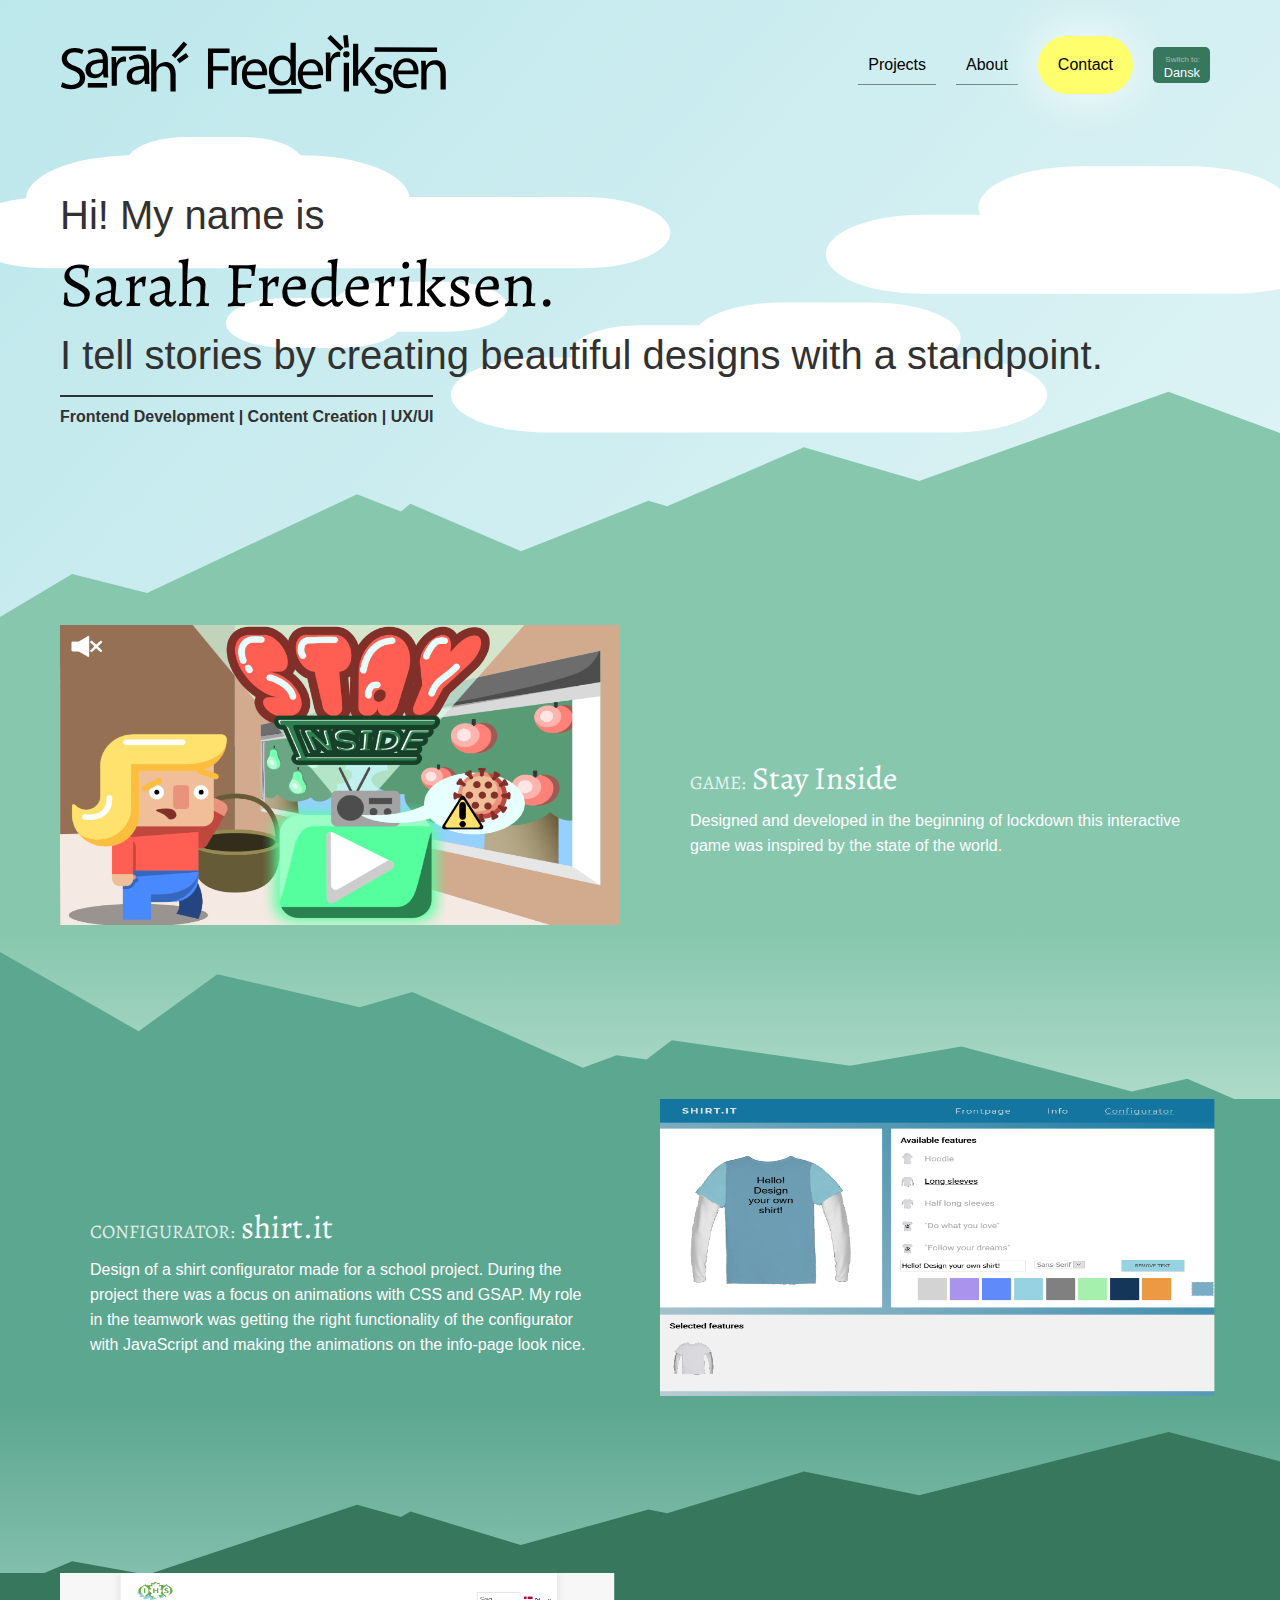
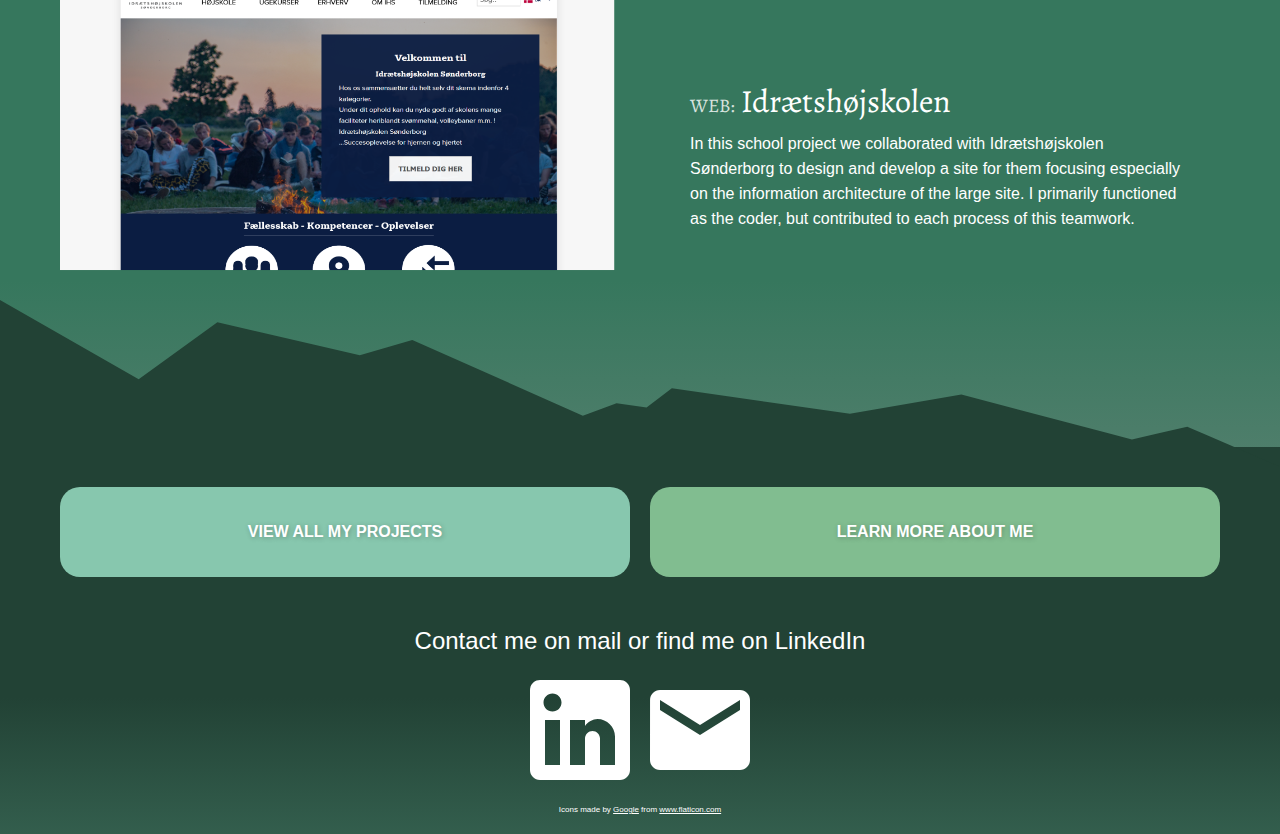
==== commit 98064e8b: "sky - projects colored" ====
--- a/index.html
+++ b/index.html
@@ -364,7 +364,7 @@
           <p>Hi! My name is</p>
           <h1>Sarah Frederiksen.</h1>
           <p>I tell stories by creating beautiful designs with a standpoint.</p>
-          <p id="titles">UX design | Content Creation | Frontend Development</p>
+          <p id="titles">Frontend Development | Content Creation | UX/UI</p>
         </div>
         <div class="content danish">
           <p>Hej! Mit navn er</p>
@@ -373,7 +373,7 @@
             Jeg fortæller historier ved at producere smukke designs med en
             holdning.
           </p>
-          <p id="titles">UX design | Indholdsproduktion | Frontend Udvikling</p>
+          <p id="titles">Frontend Udvikling | Indholdsproduktion | UX/UI</p>
         </div>
       </div>
       <div class="project">
--- a/assets/css/style.css
+++ b/assets/css/style.css
@@ -12,7 +12,7 @@
   --darkgreen: rgb(54 119 93);
   --dark-color: rgb(34, 66, 53);
   font-family: Arial, Helvetica, sans-serif;
-  --sky-blue: rgb(141, 222, 224);
+  --sky-blue: #ddf2f3;
   --dark-gray: rgb(49, 49, 49);
 }
 
@@ -47,13 +47,14 @@
 }
 /* HEADER AND NAVIGATION */
 header {
-  background-color: var(--sky-blue);
-  box-shadow: 0 2px 10px #6c6b6b45;
+  box-shadow: 0 2px 10px #5a5a5a3b;
+  background-color: white;
 }
 
 header .chosen {
-  border-radius: 10px;
-  background-color: rgba(255, 255, 255, 0.795);
+  opacity: 0.8;
+  text-decoration: underline;
+  color: var(--dark-color);
 }
 #burgermenu {
   font-size: 2rem;
@@ -69,16 +70,17 @@
   display: flex;
   align-content: center;
   transition: opacity 1s, transform 2s;
-  padding: 5px;
   flex-grow: 1;
-  flex-basis: 40%;
+  padding-bottom: 5px;
+  flex-basis: 60%;
+  height: 100%;
 }
 #logo a {
   width: 100%;
 }
 nav {
   display: flex;
-  padding: 20px 10px;
+  padding: 15px 10px 10px 10px;
   flex-direction: row;
   justify-content: space-between;
   text-decoration: none;
@@ -89,15 +91,19 @@
   align-content: flex-end;
   text-align: end;
   padding: 0 10px;
+  justify-content: center;
+  display: flex;
+  align-items: flex-end;
+  flex-direction: column;
 }
 
 nav ul a {
   padding: 10px;
   text-decoration: none;
   color: black;
-  font-family: "Alegreya", serif;
-  font-weight: bold;
-  border-bottom: 1px solid rgba(0, 0, 0, 0.281);
+  /* font-family: "Alegreya", serif; */
+  font-weight: lighter;
+  border-bottom: 1px solid rgba(0, 0, 0, 0.432);
 }
 #logo:hover line {
   transition: transform 2s;
@@ -155,7 +161,7 @@
   fill: white;
 }
 
-@media only screen and (min-width: 700px) {
+@media only screen and (min-width: 845px) {
   /************BUGERMENU BLIVER NORMAL MENU*****/
   header {
     display: flex;
@@ -163,6 +169,7 @@
     justify-content: space-between;
     max-width: 1200px;
     margin: 0 auto;
+    background: none;
     background-color: rgba(255, 255, 255, 0);
     animation: fromleftHeader 1s ease-in-out 1;
     box-shadow: none;
@@ -197,7 +204,7 @@
 
   #logo {
     order: -1;
-    padding: 0 30px;
+    padding: 0;
     align-self: center;
   }
   #logo a {
@@ -207,17 +214,21 @@
   nav ul a {
     background-color: rgba(255, 255, 255, 0);
     margin: 0 10px;
+  }
+  header .chosen {
+    text-decoration: none;
+    border-bottom: 3px solid rgba(0, 0, 0, 0.767);
   }
   nav ul .sun {
     background-color: #ffff6d;
     border-radius: 30px;
     border: 10px solid #ffff6d;
     box-shadow: 0 0 50px white;
+    font-weight: lighter;
     animation: contact-kf 4s ease-in-out infinite;
   }
   nav ul .sun.chosen {
-    color: white;
-    text-shadow: 1px 2px 2px rgb(0 0 0 / 20%);
+    border: solid rgba(255, 220, 106, 0.63) 2px;
   }
 
   nav ul a:last-child {
--- a/assets/css/frontpage.css
+++ b/assets/css/frontpage.css
@@ -11,21 +11,21 @@
   display: flex;
   flex-direction: column;
   margin-bottom: -100px;
-  max-height: 600px;
+  max-height: 450px;
 }
 .intro .content {
   padding: 0 10vw;
   font-size: 1.5rem;
   position: absolute;
   max-width: 1200px;
-  margin: 100px auto 0 auto;
+  margin: 70px auto 0 auto;
   width: 100%;
-  padding-left: 30px;
+  padding-left: 20px;
   align-self: center;
   animation: text-from-bottom 1s ease-in-out 1;
 }
 .intro .content p {
-  font-size: 1rem;
+  font-size: 1.5rem;
   line-height: 30px;
   color: var(--dark-gray);
 }
@@ -40,7 +40,7 @@
 
 .intro #mountains-intro {
   position: relative;
-  top: -100px;
+  top: -98px;
   left: 0;
   min-height: 200px;
   transform-origin: bottom;
@@ -56,7 +56,7 @@
 }
 .intro h1 {
   color: black;
-  font-size: 2rem;
+  font-size: 2.5rem;
   font-weight: normal;
   font-family: "Alegreya", serif;
 }
@@ -244,6 +244,9 @@
 }
 
 @media only screen and (min-width: 600px) {
+  .intro {
+    max-height: 600px;
+  }
   .intro .content p {
     font-size: 2.5rem;
     line-height: 40px;
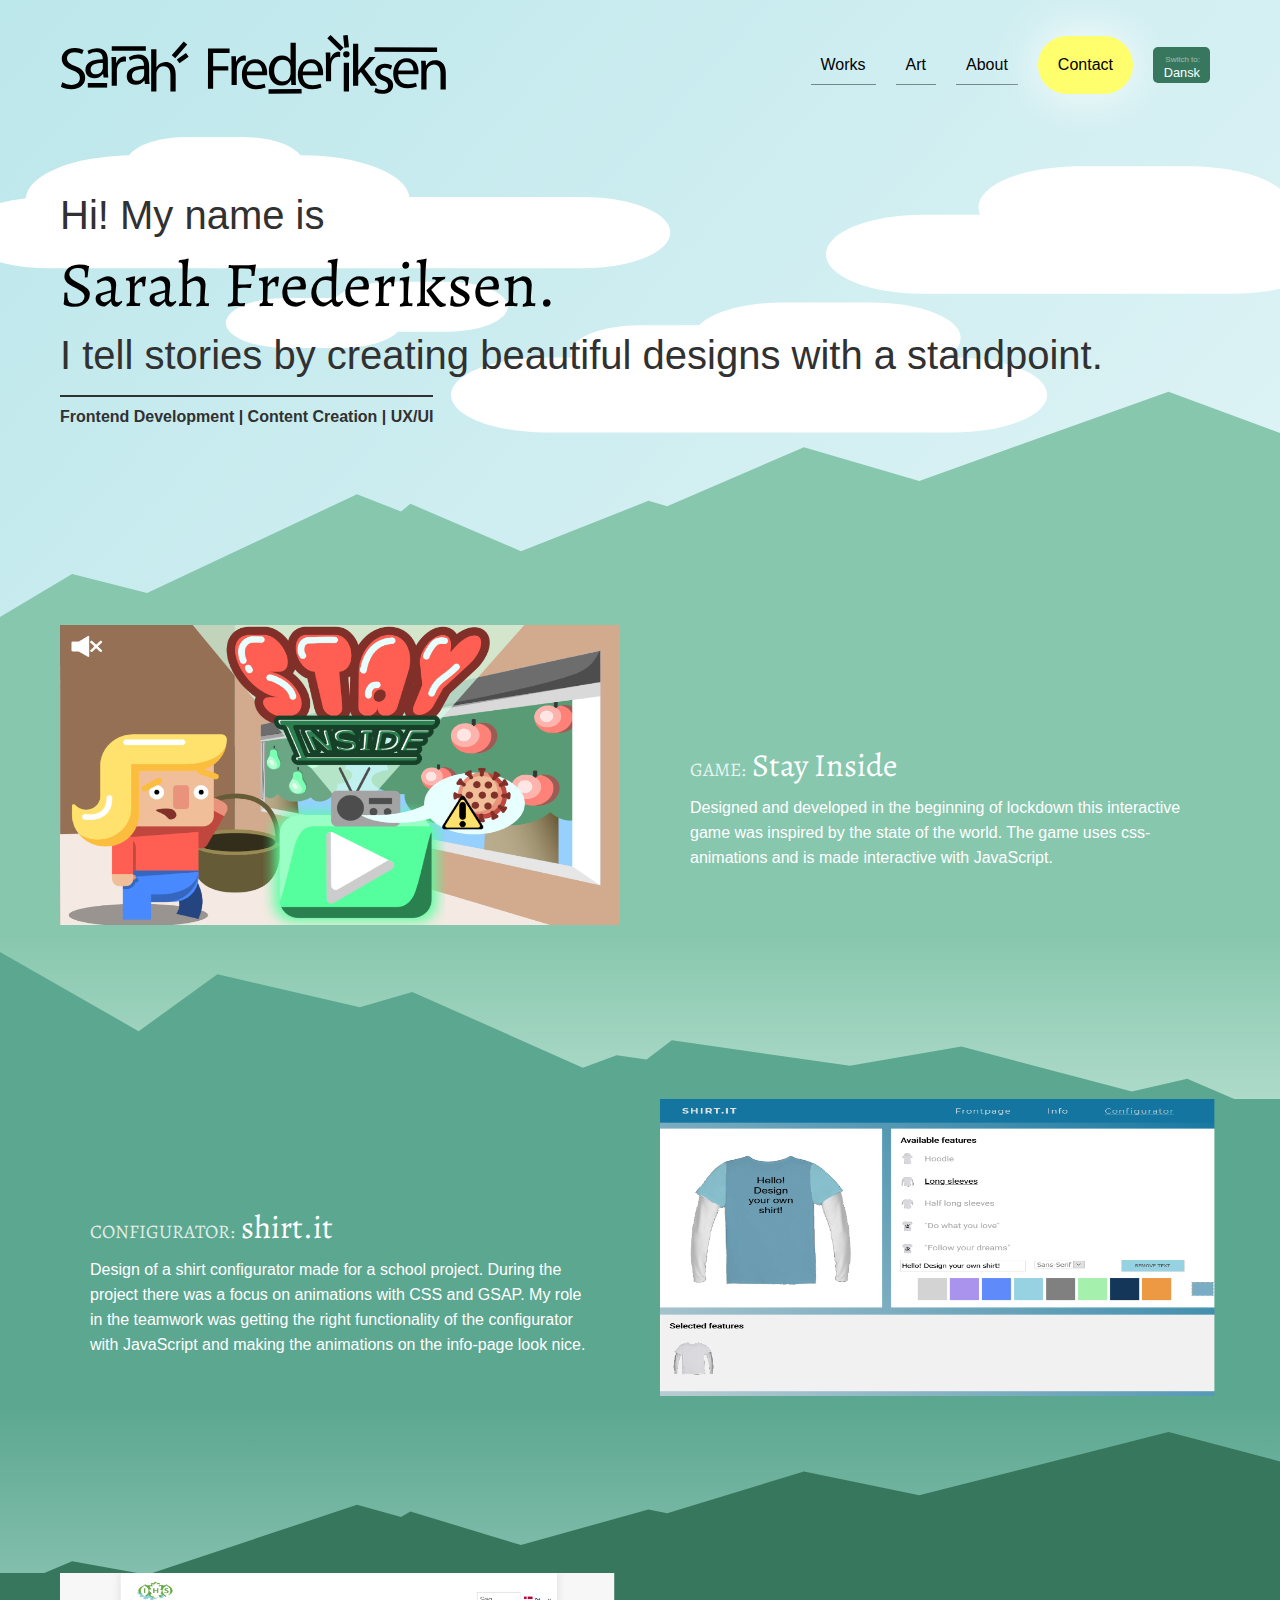
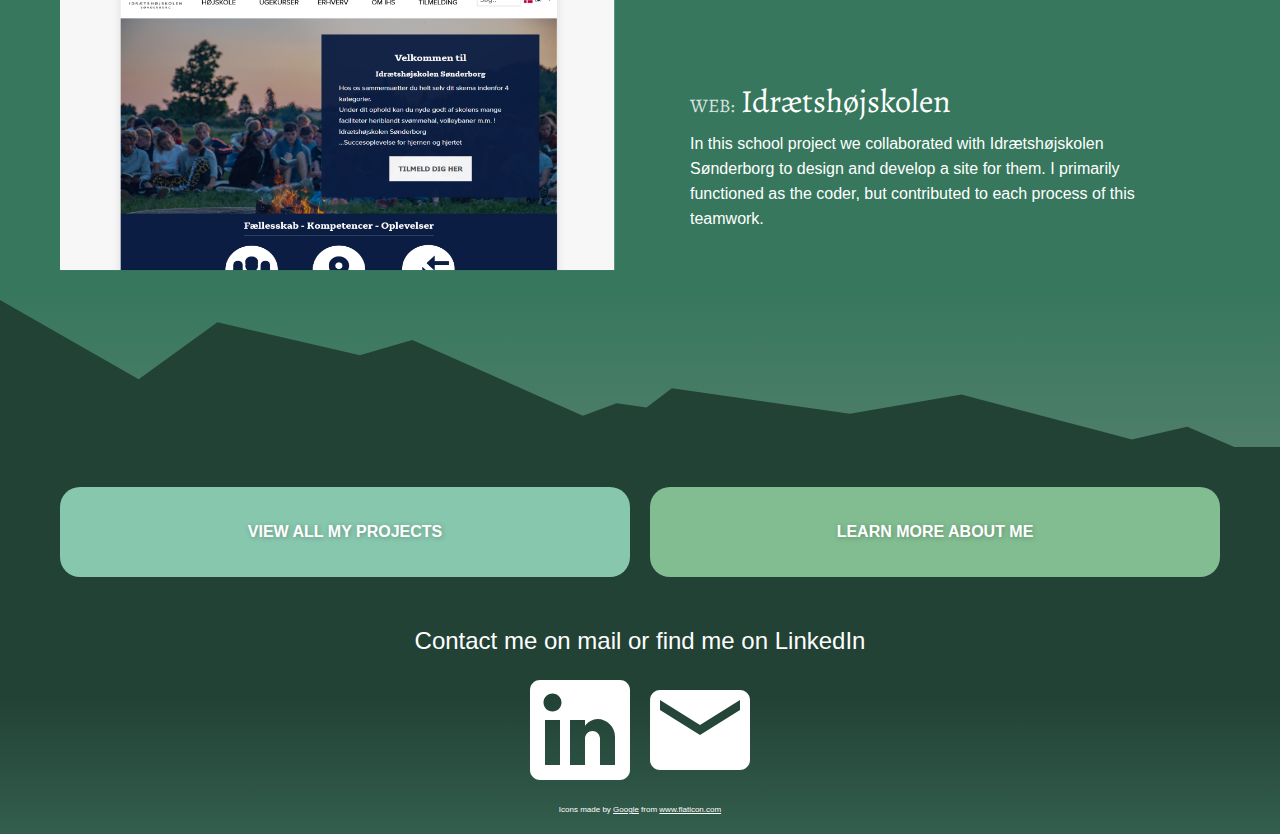
==== commit 05ef2991: "art added w. more" ====
--- a/index.html
+++ b/index.html
@@ -304,12 +304,22 @@
             <ul>
               <div id="burgermenu">☰</div>
               <div id="burgerhidden" class="hidden">
-                <a href="projects/?la=en" class="english">Projects</a>
-                <a href="about/?la=en" class="english">About</a>
-                <a class="sun english" href="contact/?la=en">Contact</a>
-                <a href="projects/?la=da" class="danish">Projekter</a>
-                <a href="about/?la=da" class="danish">Om Mig</a>
-                <a class="sun danish" href="contact/?la=da">Kontakt</a>
+                <a href="projects/?la=en" class="english" id="projects-nav"></a>
+                <a href="art/?la=en" class="english" id="art-nav"></a>
+                <a href="about/?la=en" class="english" id="about-nav"></a>
+                <a
+                  class="sun english"
+                  href="contact/?la=en"
+                  id="contact-nav"
+                ></a>
+                <a href="projects/?la=da" class="danish" id="projekter-nav"></a>
+                <a href="art/?la=da" class="danish" id="kunst-nav"></a>
+                <a href="about/?la=da" class="danish" id="om-nav"></a>
+                <a
+                  class="sun danish"
+                  href="contact/?la=da"
+                  id="kontakt-nav"
+                ></a>
                 <a id="change-language" data-language="english">Dansk</a>
               </div>
             </ul>
@@ -373,7 +383,7 @@
             Jeg fortæller historier ved at producere smukke designs med en
             holdning.
           </p>
-          <p id="titles">Frontend Udvikling | Indholdsproduktion | UX/UI</p>
+          <p id="titles">Frontendudvikling | Indholdsproduktion | UX/UI</p>
         </div>
       </div>
       <div class="project">
@@ -386,14 +396,16 @@
             <h2><label>GAME:</label> Stay Inside</h2>
             <p>
               Designed and developed in the beginning of lockdown this
-              interactive game was inspired by the state of the world.
+              interactive game was inspired by the state of the world. The game
+              uses css-animations and is made interactive with JavaScript.
             </p>
           </div>
           <div class="danish text">
             <h2><label>SPIL:</label> Stay Inside</h2>
             <p>
-              Dette spil blev designet og udviklet i begyndelsen af lockdown og
-              var inspireret af verdanssitiationen på dette tidspunk.
+              Dette spil blev designet og kodet i starten af lockdown og var
+              inspireret af verdenssituationen på dette tidspunk. Spillet bruger
+              CSS-animationer og er interaktivt.
             </p>
           </div>
         </div>
@@ -426,7 +438,12 @@
 
           <div class="danish text">
             <h2><label>KONFIGURATOR:</label> shirt.it</h2>
-            <p>Design af en t-shirt konfigurator.</p>
+            <p>
+              Design af en t-shirt konfigurator. Genne dette projekt var der et
+              fokus på animation med CSS og GSAP. Min rolle i gruppen var
+              primært at få den rette funktionalitet til selve konfiguratoren
+              (fx. tilføje tekst, farve, osv.) og animationerne på info-siden.
+            </p>
           </div>
         </div>
         <svg
@@ -449,17 +466,18 @@
             <h2><label>WEB:</label> Idrætshøjskolen</h2>
             <p>
               In this school project we collaborated with Idrætshøjskolen
-              Sønderborg to design and develop a site for them focusing
-              especially on the information architecture of the large site. I
-              primarily functioned as the coder, but contributed to each process
-              of this teamwork.
+              Sønderborg to design and develop a site for them. I primarily
+              functioned as the coder, but contributed to each process of this
+              teamwork.
             </p>
           </div>
           <div class="danish text">
             <h2><label>WEB:</label> Idrætshøjskolen</h2>
             <p>
-              Dette skoleprojekt blev lavet i samarbejde med Idrætshøjskolen
-              Sønderborg.
+              I dette skoleprojekt samarbejdede vi med Idrætshøjskolen
+              Sønderborg. Vi designede og koded en webside til dem. Min rolle
+              var primært koder, men jeg var inde over hele processen i
+              gruppearbejdet.
             </p>
           </div>
         </div>
--- a/assets/css/style.css
+++ b/assets/css/style.css
@@ -107,7 +107,7 @@
 }
 #logo:hover line {
   transition: transform 2s;
-  transform: scale(1.02);
+  transform: scale(1.001);
   transform-origin: center;
 }
 nav ul a:last-child {
@@ -120,6 +120,33 @@
   content: "Switch to: ";
   opacity: 0.5;
 }
+
+/* nav content */
+#projects-nav::before {
+  content: "Works";
+}
+#projekter-nav::before {
+  content: "Projekter";
+}
+#art-nav::before {
+  content: "Art";
+}
+#kunst-nav::before {
+  content: "Kunst";
+}
+#about-nav::before {
+  content: "About";
+}
+#om-nav::before {
+  content: "Om Mig";
+}
+#contact-nav::before {
+  content: "Contact";
+}
+#kontakt-nav::before {
+  content: "Kontakt";
+}
+
 /* FOOTER */
 footer {
   background-color: var(--dark-color);
@@ -142,7 +169,7 @@
 }
 #logo:hover {
   opacity: 0.8;
-  transform: scale(1.2);
+  transform: scale(1.02);
 }
 
 footer nav a {
@@ -227,6 +254,10 @@
     font-weight: lighter;
     animation: contact-kf 4s ease-in-out infinite;
   }
+  nav ul .sun:hover {
+    transform: translate(0, 0);
+    text-decoration: underline solid 1px;
+  }
   nav ul .sun.chosen {
     border: solid rgba(255, 220, 106, 0.63) 2px;
   }
@@ -251,7 +282,7 @@
   }
   header nav a:hover {
     opacity: 0.8;
-    transform: scale(1.2);
+    transform: translate(0, -10px);
   }
 
   @keyframes contact-kf {
--- a/assets/css/frontpage.css
+++ b/assets/css/frontpage.css
@@ -56,7 +56,7 @@
 }
 .intro h1 {
   color: black;
-  font-size: 2.5rem;
+  font-size: 2.4rem;
   font-weight: normal;
   font-family: "Alegreya", serif;
 }
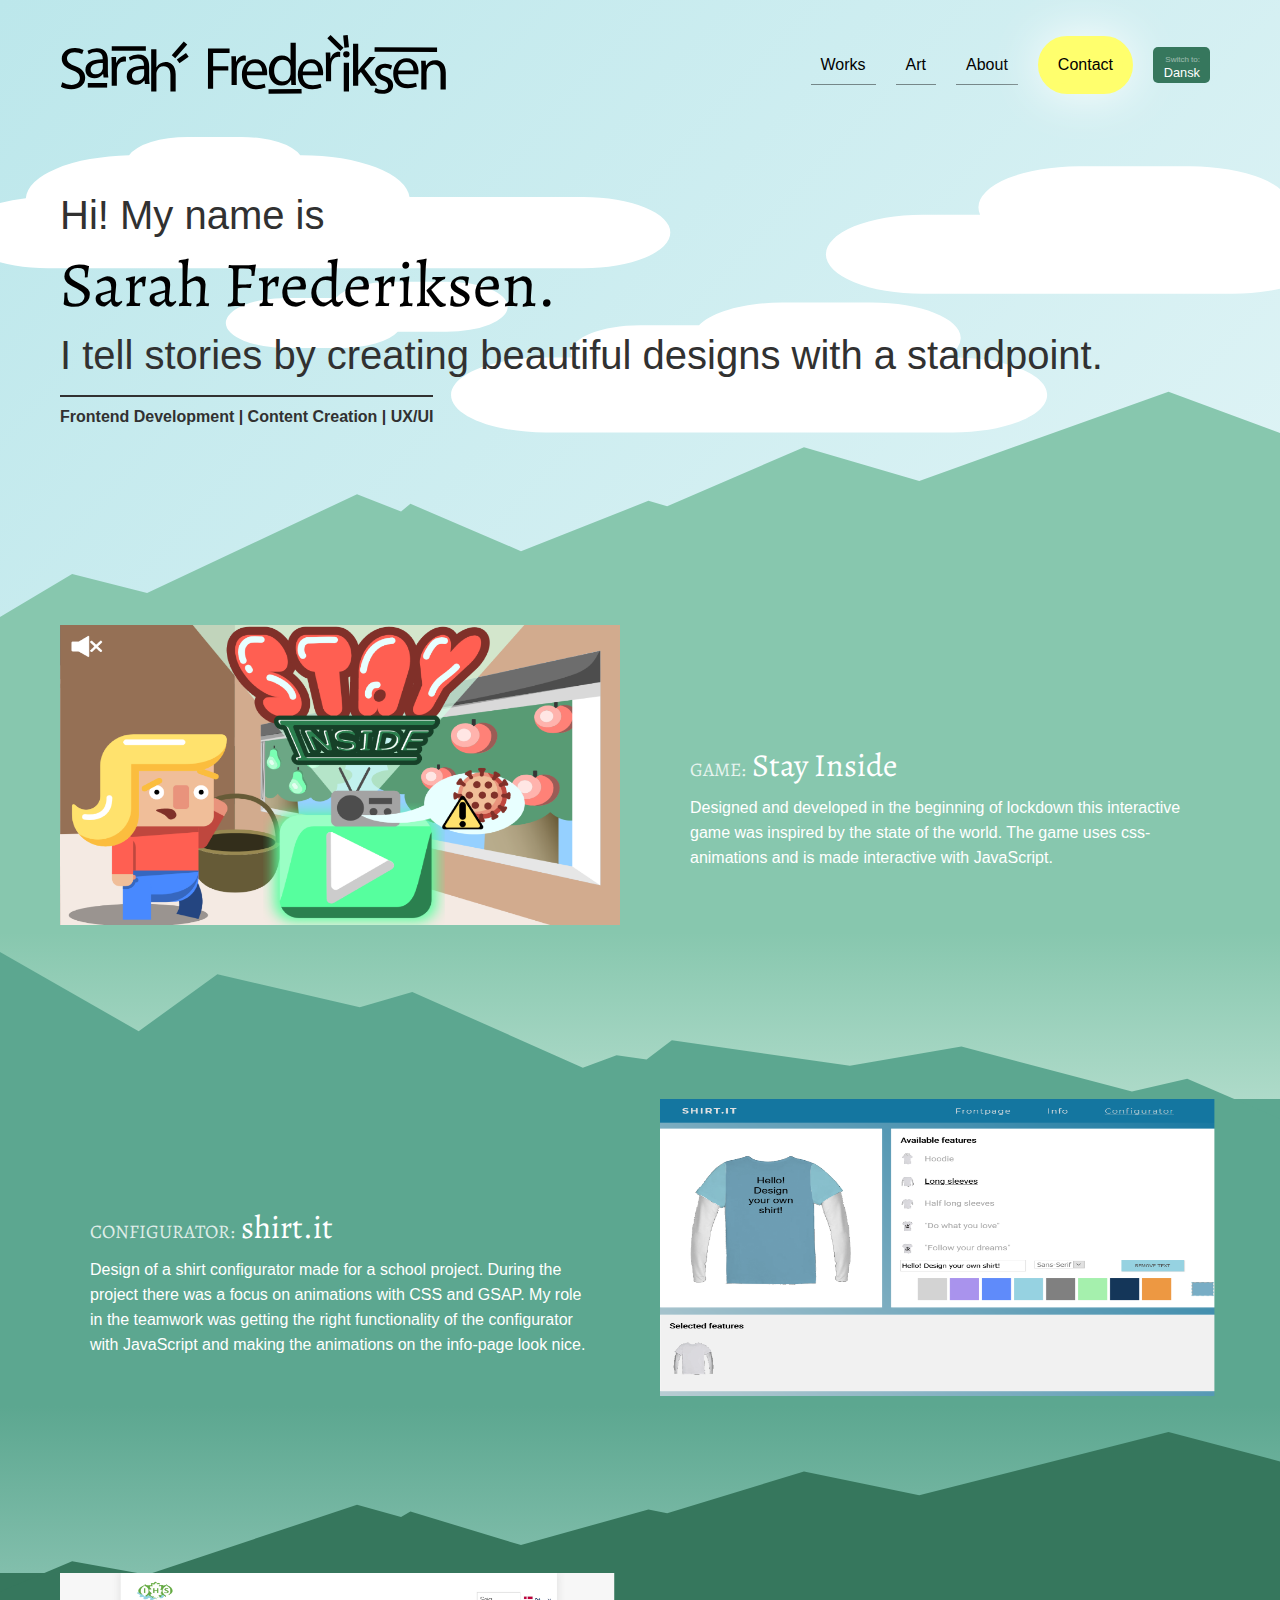
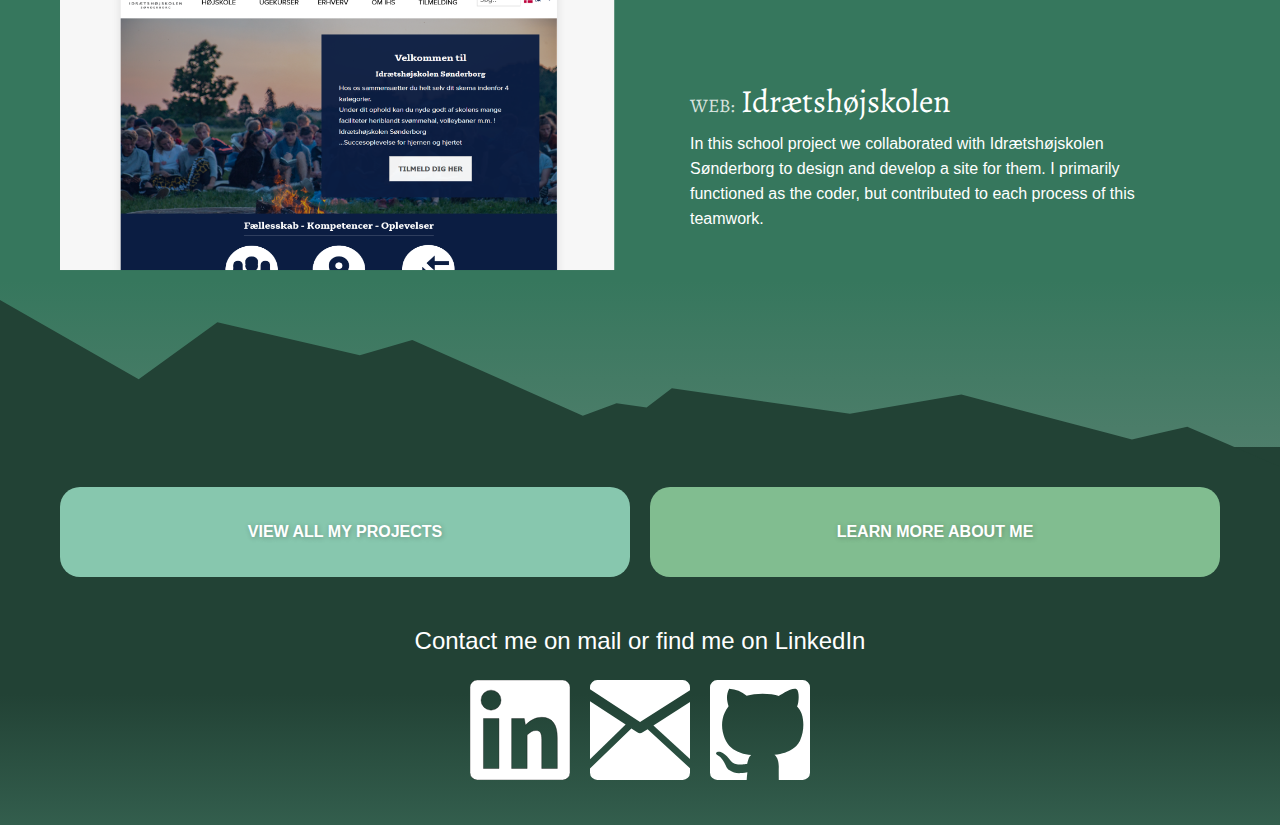
==== commit 782a931e: "new icons for footer" ====
--- a/index.html
+++ b/index.html
@@ -510,70 +510,59 @@
         <nav class="some">
           <a href="https://www.linkedin.com/in/sarah-frederiksen/">
             <svg
-              version="1.1"
-              id="Capa_1"
+              id="Layer_1"
+              data-name="Layer 1"
               xmlns="http://www.w3.org/2000/svg"
-              xmlns:xlink="http://www.w3.org/1999/xlink"
-              x="0px"
-              y="0px"
-              width="510px"
-              height="510px"
-              viewBox="0 0 510 510"
-              style="enable-background: new 0 0 510 510"
-              xml:space="preserve"
+              viewBox="0 0 300 300"
             >
-              <g>
-                <g id="post-linkedin">
-                  <path
-                    d="M459,0H51C22.95,0,0,22.95,0,51v408c0,28.05,22.95,51,51,51h408c28.05,0,51-22.95,51-51V51C510,22.95,487.05,0,459,0z
-			 M153,433.5H76.5V204H153V433.5z M114.75,160.65c-25.5,0-45.9-20.4-45.9-45.9s20.4-45.9,45.9-45.9s45.9,20.4,45.9,45.9
-			S140.25,160.65,114.75,160.65z M433.5,433.5H357V298.35c0-20.399-17.85-38.25-38.25-38.25s-38.25,17.851-38.25,38.25V433.5H204
-			V204h76.5v30.6c12.75-20.4,40.8-35.7,63.75-35.7c48.45,0,89.25,40.8,89.25,89.25V433.5z"
-                  />
-                </g>
-              </g>
+              <path
+                d="M278.17,0H21.83A21.83,21.83,0,0,0,0,21.83V278.17A21.83,21.83,0,0,0,21.83,300H278.17A21.83,21.83,0,0,0,300,278.17V21.83A21.83,21.83,0,0,0,278.17,0ZM86.85,265.59H40.36v-150H86.85ZM63.1,90.4a30,30,0,1,1,30-30A30,30,0,0,1,63.1,90.4ZM262,265.59H215.17V178.64c0-20.83-5.44-27.17-17.52-27.17-10.56,0-16.9,5.13-26.26,13.58V265.59h-46.5v-150h38l3.32,18.72h1.21c12.38-12.08,27.48-22.34,48-22.34,32.6,0,46.49,23.24,46.49,60.68Z"
+                fill="#141414"
+                stroke="#000"
+                stroke-miterlimit="10"
+              />
             </svg>
           </a>
           <a href="mailto:sarahifrederiksen@gmail.com">
             <svg
-              version="1.1"
-              id="Capa_1"
+              id="Layer_1"
+              data-name="Layer 1"
               xmlns="http://www.w3.org/2000/svg"
-              xmlns:xlink="http://www.w3.org/1999/xlink"
-              x="0px"
-              y="0px"
-              viewBox="0 0 426.667 426.667"
-              style="enable-background: new 0 0 426.667 426.667"
-              xml:space="preserve"
+              viewBox="0 0 300 300"
             >
               <g>
-                <g>
-                  <path
-                    d="M384,42.667H42.667c-23.573,0-42.453,19.093-42.453,42.667L0,341.333C0,364.907,19.093,384,42.667,384H384
-			c23.573,0,42.667-19.093,42.667-42.667v-256C426.667,61.76,407.573,42.667,384,42.667z M384,128L213.333,234.667L42.667,128
-			V85.333L213.333,192L384,85.333V128z"
-                  />
-                </g>
+                <polygon
+                  points="0 63.47 0 237.49 106.93 133.86 0 63.47"
+                  fill="#141414"
+                />
+                <polygon
+                  points="300 237.28 300 66.22 190.28 136.32 300 237.28"
+                  fill="#141414"
+                />
+                <path
+                  d="M158.08,156.89a15,15,0,0,1-16.33-.11l-17.7-11.65L0,265.35v12.82A21.83,21.83,0,0,0,21.83,300H278.17A21.83,21.83,0,0,0,300,278.17V264.46l-127.15-117Z"
+                  fill="#141414"
+                />
+                <path
+                  d="M278.17,0H21.83A21.83,21.83,0,0,0,0,21.83v5.72l150.12,98.82L300,30.61V21.83A21.83,21.83,0,0,0,278.17,0Z"
+                  fill="#141414"
+                />
               </g>
+            </svg> </a
+          ><a href="https://github.com/sara616b">
+            <svg
+              id="Layer_1"
+              data-name="Layer 1"
+              xmlns="http://www.w3.org/2000/svg"
+              viewBox="0 0 300 300"
+            >
+              <path
+                d="M278.17,0H21.83A21.83,21.83,0,0,0,0,21.83V278.17A21.83,21.83,0,0,0,21.83,300h88.23c.44-7.68,1.1-15.43,2.07-23.35-29.29,5.06-38.35,3.12-53.42-5.8-12.46-7.37-7.77-16.28-26.61-38.53C30.32,230.2,24,227,22,225.1s-5.06-4.78-3.49-7,9.8-5.85,20,.61c21.78,13.8,17.94,23.91,35.72,32.69,10.26,5.06,37.5,0,37.52-.2a63,63,0,0,1,3.07-12.25c2.38-6.89,3.3-9.34,9-13.82-21.54-1.31-44.34-8.31-60.49-22.44C45.12,186.76,31,150.8,38,116.68c2.74-13.34,7.75-23.79,17.69-37.8-5.4-17.23-7.77-33.63,1.87-52.42,20,1,37.49,8,52.45,21.15,26.67-9.43,73.16-8.49,96.75.17.36.13,40.56-27.9,53.07-20.16,8.28,5.12,7.77,38.21,1.46,51.67-.15.33,8.92,8,13.59,21.81,8.19,24.1,6.61,56.14-4.43,79.52-8.54,18.09-27.2,38.26-77.21,43.79,10.93,8.07,13.35,25.58,13.07,37.06-.32,12.89,0,25.74.07,38.53h71.81A21.83,21.83,0,0,0,300,278.17V21.83A21.83,21.83,0,0,0,278.17,0Z"
+                fill="#141414"
+              />
             </svg>
           </a>
         </nav>
-        <div style="font-size: 0.5rem; color: white">
-          Icons made by
-          <a
-            style="color: white"
-            href="https://www.flaticon.com/authors/google"
-            title="Google"
-            >Google</a
-          >
-          from
-          <a
-            style="color: white"
-            href="https://www.flaticon.com/"
-            title="Flaticon"
-            >www.flaticon.com</a
-          >
-        </div>
       </div>
     </footer>
 
--- a/assets/css/style.css
+++ b/assets/css/style.css
@@ -182,7 +182,9 @@
   transform: translate(0px, -10px);
 }
 /* SOME */
-.some a svg {
+.some a svg,
+.some a svg path,
+.some a svg polygon {
   width: 100px;
   height: 100px;
   fill: white;
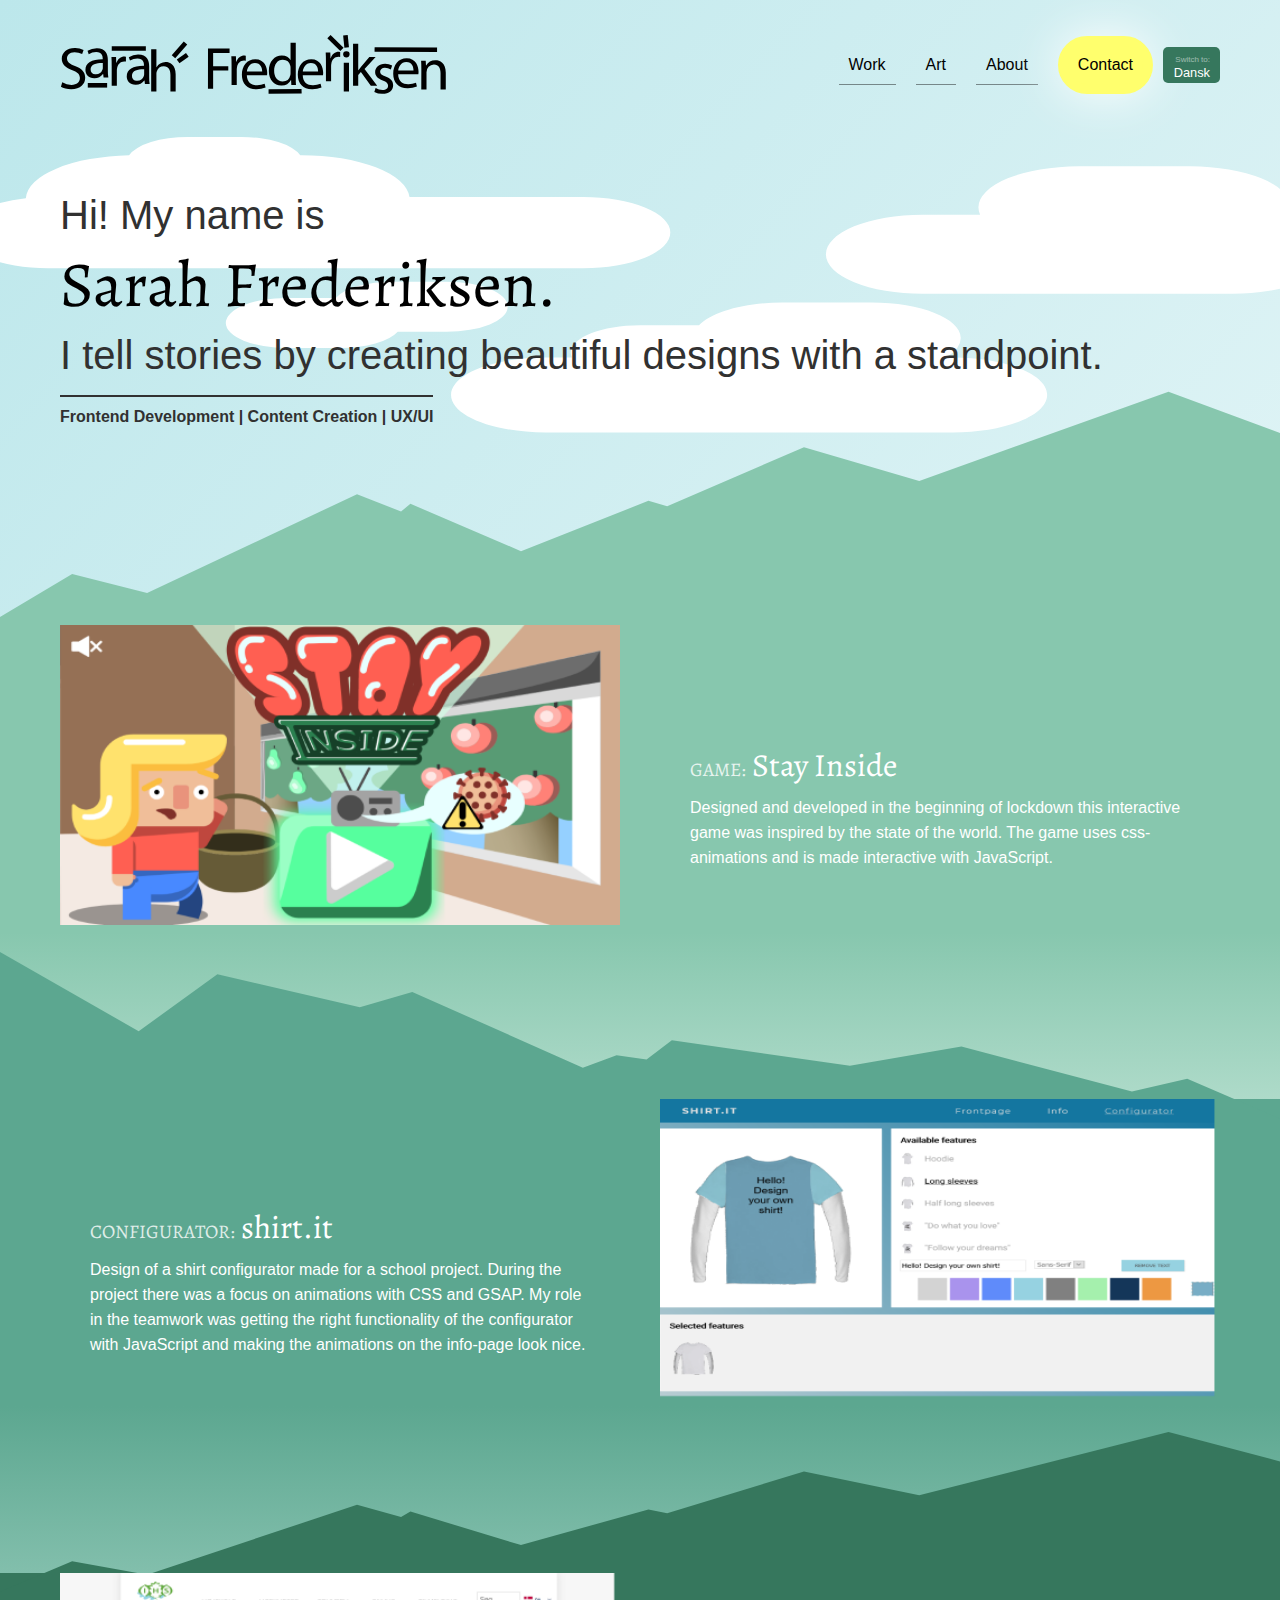
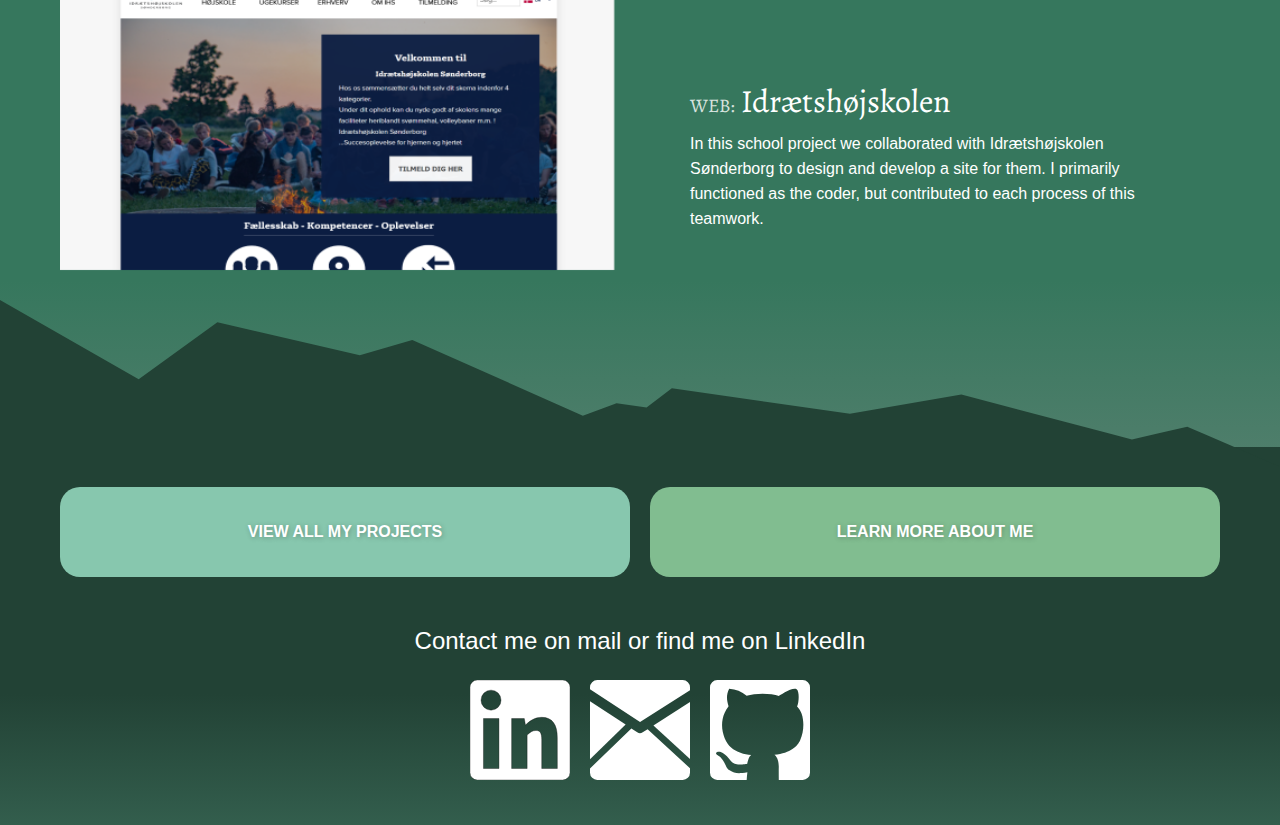
==== commit 4bea5c15: "small changes" ====
--- a/index.html
+++ b/index.html
@@ -13,8 +13,23 @@
       content="Sarah Isabella Frederiksen, portfolio for multimedia design, content creation, frontend development"
     />
     <meta name="author" content="Sarah Isabella Frederiksen" />
-
-    <title>Sarah Frederiksen</title>
+    <meta
+      name="og:title"
+      content="Portfolio for Sarah Frederiksen | Frontend, multimedia design"
+    />
+    <meta
+      name="og:image"
+      content="https://sarahfrederiksen.dk/assets/images/frontpage.png"
+    />
+    <meta name="og:url" content="https://sarahfrederiksen.dk" />
+    <meta
+      name="og:description"
+      content="Portfolio site for multimedia design student Sarah Isabella Frederiksen. View my work ranging from frontend development, content creation, UX/UI, multimedia design."
+    />
+    <title>
+      Sarah Frederiksen | frontend developer, multimedia designer, UX/UI,
+      digital content creator
+    </title>
     <link
       rel="icon"
       href="assets/images/favicon.svg"
@@ -31,6 +46,11 @@
     <link rel="stylesheet" href="./assets/css/frontpage.css" />
   </head>
   <body>
+    <img
+      style="display: none; visibility: hidden"
+      src="https://sarahfrederiksen.dk/assets/images/frontpage.png"
+      alt="Sarah Frederiksen portfolio"
+    />
     <header>
       <div class="container">
         <div class="container">
@@ -320,7 +340,9 @@
                   href="contact/?la=da"
                   id="kontakt-nav"
                 ></a>
-                <a id="change-language" data-language="english">Dansk</a>
+                <button id="change-language" data-language="english">
+                  Dansk
+                </button>
               </div>
             </ul>
           </nav>
@@ -496,9 +518,9 @@
       </div>
       <div id="button-container">
         <div class="buttons">
-          <a class="english" href="/projects/?la=en">View all my projects</a>
-          <a class="english" href="/about/?la=en">Learn more about me</a>
-          <a class="danish" href="/projects/?la=da">Se all mine projekter</a>
+          <a class="english" href="/projects/?la=en"> View all my projects </a>
+          <a class="english" href="/about/?la=en"> Learn more about me </a>
+          <a class="danish" href="/projects/?la=da"> Se all mine projekter</a>
           <a class="danish" href="/about/?la=da">Læs mere om mig</a>
         </div>
       </div>
--- a/assets/css/style.css
+++ b/assets/css/style.css
@@ -20,7 +20,6 @@
   animation: fadeInAnimation ease 1s;
   animation-iteration-count: 1;
   animation-fill-mode: forwards;
-
   background: rgb(141, 222, 224);
   background: linear-gradient(
     132deg,
@@ -55,6 +54,9 @@
   opacity: 0.8;
   text-decoration: underline;
   color: var(--dark-color);
+}
+header .chosen:hover {
+  transform: translate(0);
 }
 #burgermenu {
   font-size: 2rem;
@@ -97,7 +99,8 @@
   flex-direction: column;
 }
 
-nav ul a {
+nav ul a,
+nav ul button {
   padding: 10px;
   text-decoration: none;
   color: black;
@@ -110,20 +113,21 @@
   transform: scale(1.001);
   transform-origin: center;
 }
-nav ul a:last-child {
+nav ul button {
   color: var(--dark-color);
   font-weight: lighter;
   border: none;
   cursor: pointer;
-}
-nav ul a:last-child::before {
+  text-align: end;
+}
+nav ul button::before {
   content: "Switch to: ";
   opacity: 0.5;
 }
 
 /* nav content */
 #projects-nav::before {
-  content: "Works";
+  content: "Work";
 }
 #projekter-nav::before {
   content: "Projekter";
@@ -264,7 +268,7 @@
     border: solid rgba(255, 220, 106, 0.63) 2px;
   }
 
-  nav ul a:last-child {
+  nav ul button {
     color: white;
     background-color: var(--darkgreen);
     border: none;
@@ -276,13 +280,15 @@
     font-family: Arial, Helvetica, sans-serif;
   }
 
-  nav ul a:last-child::before {
+  nav ul button::before {
     font-size: 0.5rem;
   }
-  header nav a {
+  header nav a,
+  nav ul button {
     transition: opacity 1s, transform 1s;
   }
-  header nav a:hover {
+  header nav a:hover,
+  nav ul button:hover {
     opacity: 0.8;
     transform: translate(0, -10px);
   }
--- a/assets/css/frontpage.css
+++ b/assets/css/frontpage.css
@@ -175,6 +175,8 @@
   line-height: 30px;
   padding: 30px;
   text-align: center;
+  border: none;
+  cursor: pointer;
   color: white;
   text-shadow: rgba(0, 0, 0, 0.253) 1px 1px 5px;
   background-color: var(--lightgreen);
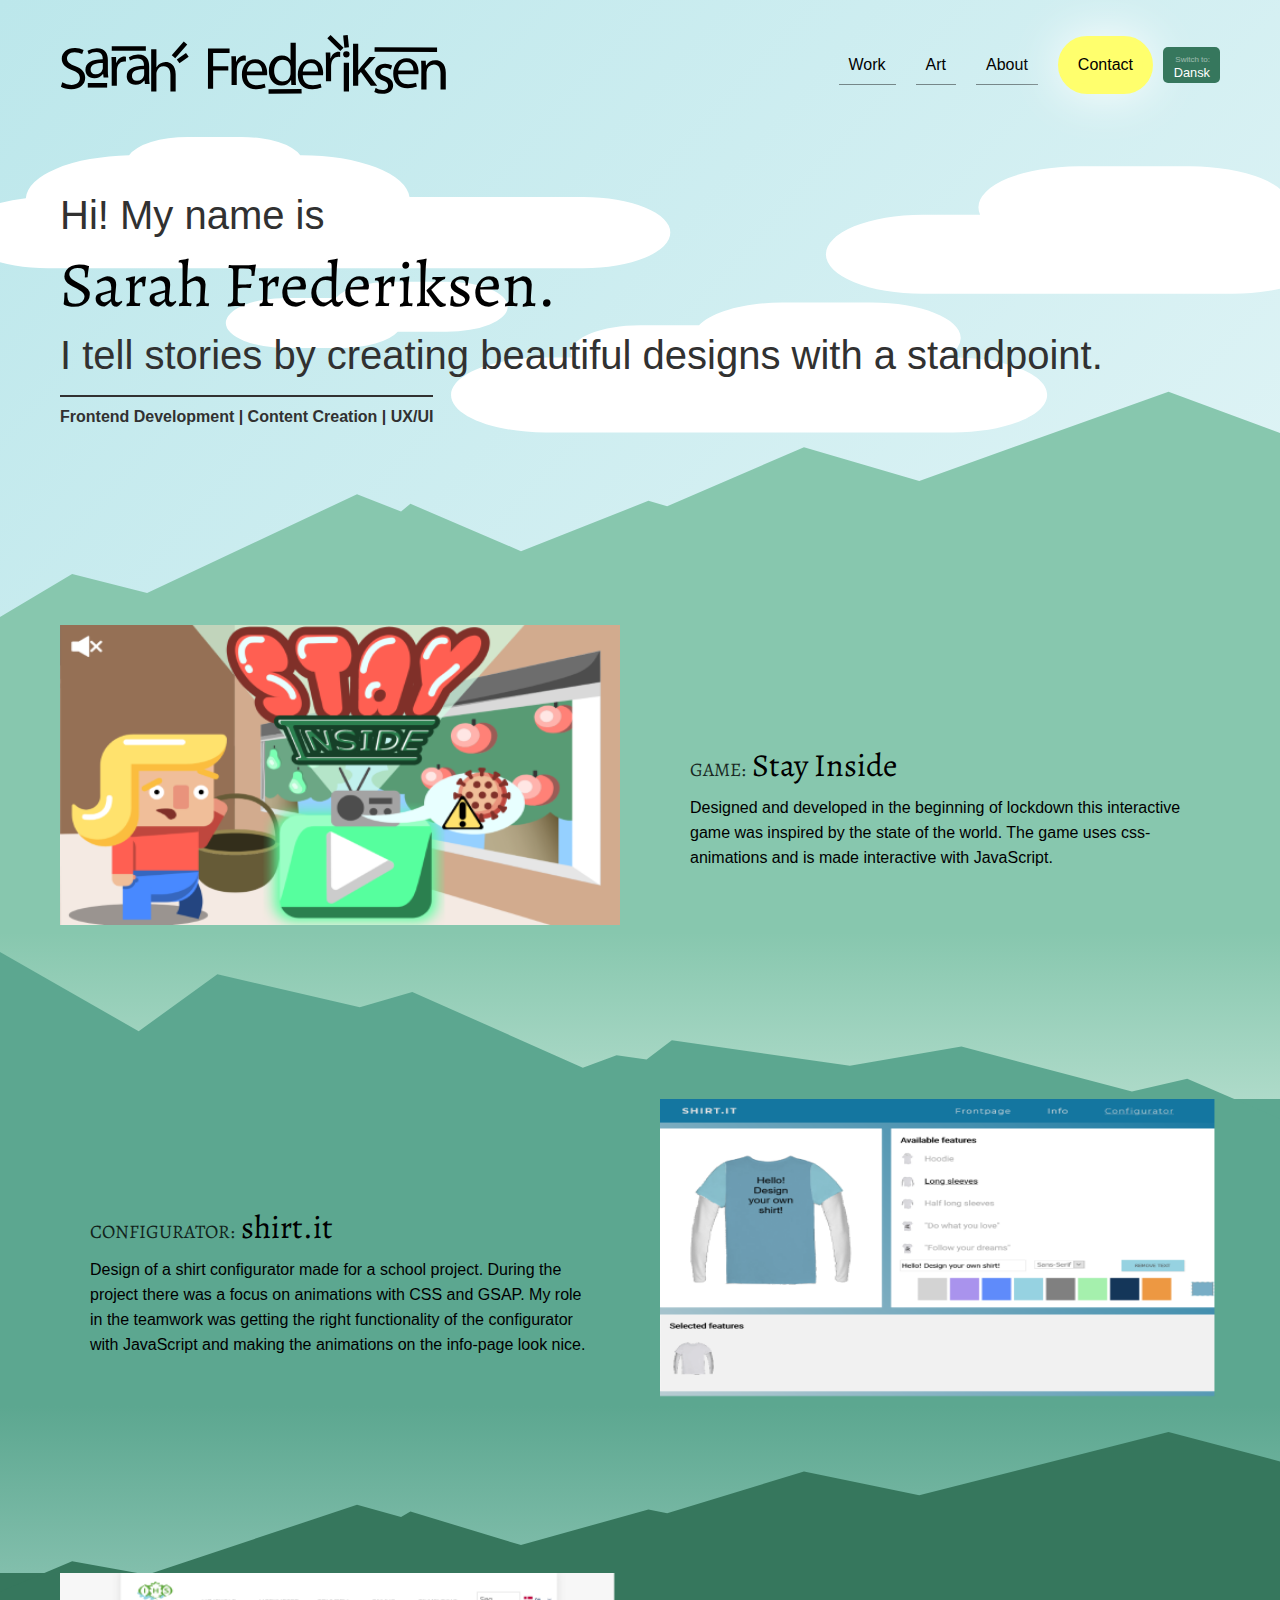
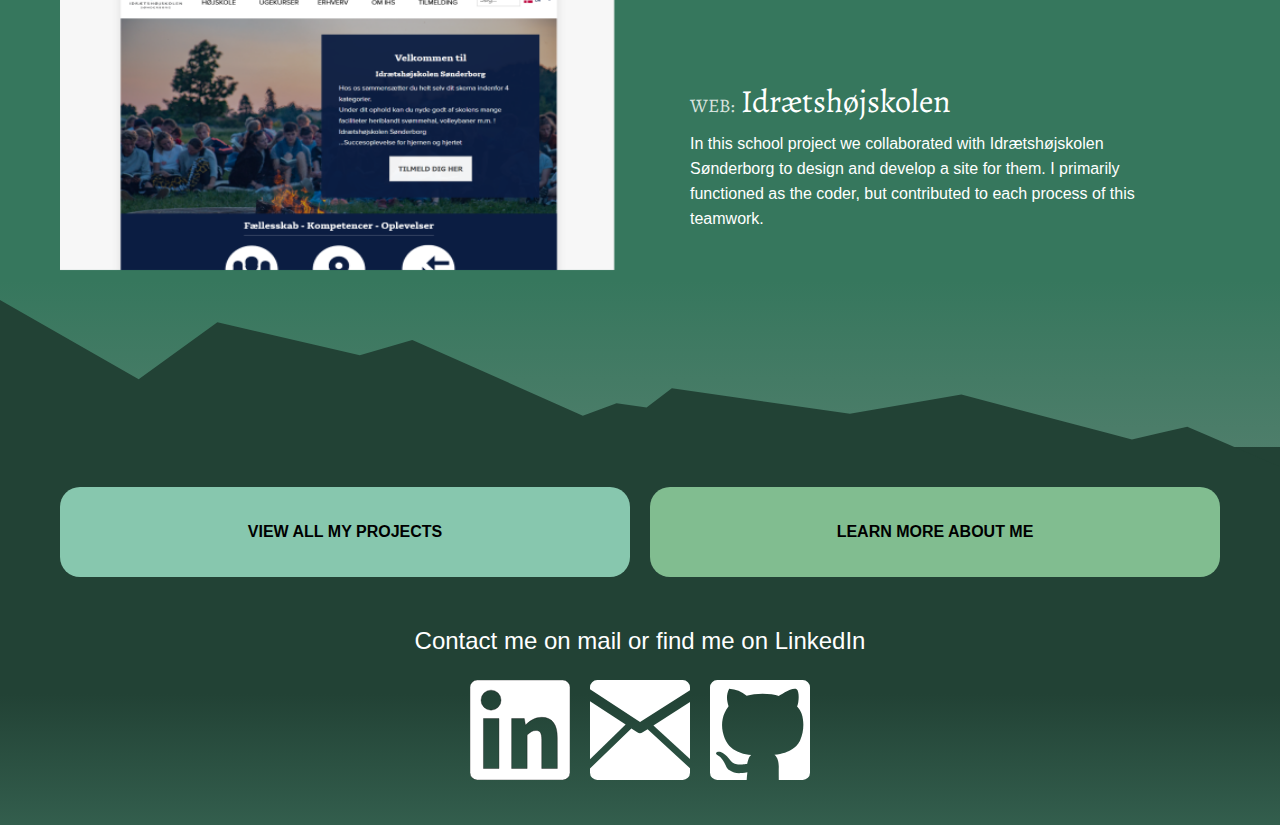
==== commit eb3f11ee: "fix small mistakes" ====
--- a/index.html
+++ b/index.html
@@ -61,6 +61,7 @@
                   data-name="Layer 1"
                   xmlns="http://www.w3.org/2000/svg"
                   viewBox="0 0 434 72"
+                  alt="logo - sarah frederiksen"
                 >
                   <g>
                     <g fill="black">
@@ -193,6 +194,7 @@
                   data-name="Layer 1"
                   xmlns="http://www.w3.org/2000/svg"
                   viewBox="0 0 434 72"
+                  alt="logo - sarah frederiksen"
                 >
                   <g>
                     <g fill="black">
@@ -357,6 +359,7 @@
           xmlns="http://www.w3.org/2000/svg"
           viewBox="0 0 1366 768"
           preserveAspectRatio="none"
+          alt="clouds"
         >
           <path
             id="cloud-one"
@@ -385,6 +388,7 @@
           xmlns="http://www.w3.org/2000/svg"
           viewBox="0 0 1366 768"
           preserveAspectRatio="none"
+          alt="mountain"
         >
           <polygon
             points="-11 757 77 623 157 675 381 406 428 453 438 432 556 561 692 424 712 439 858 278 981 370 1247 127 1394 266 1401 816 -16 809 -11 757"
@@ -437,6 +441,7 @@
           xmlns="http://www.w3.org/2000/svg"
           viewBox="0 0 1366 768"
           preserveAspectRatio="none"
+          alt="mountain"
         >
           <polygon
             points="1394 788 1267 590 1208 639 1026 467 907 540 717 443 690 516 658 500 622 548 440 257 384 316 232 189 148 408 -8 87 -15 925 1399 850 1394 788"
@@ -474,6 +479,7 @@
           xmlns="http://www.w3.org/2000/svg"
           viewBox="0 0 1366 768"
           preserveAspectRatio="none"
+          alt="mountain"
         >
           <polygon
             points="-11 757 77 623 157 675 381 406 428 453 438 432 556 561 692 424 712 439 858 278 981 370 1247 127 1394 266 1401 816 -16 809 -11 757"
@@ -509,6 +515,7 @@
           xmlns="http://www.w3.org/2000/svg"
           viewBox="0 0 1366 768"
           preserveAspectRatio="none"
+          alt="mountain"
         >
           <polygon
             points="1394 788 1267 590 1208 639 1026 467 907 540 717 443 690 516 658 500 622 548 440 257 384 316 232 189 148 408 -8 87 -15 925 1399 850 1394 788"
@@ -536,6 +543,7 @@
               data-name="Layer 1"
               xmlns="http://www.w3.org/2000/svg"
               viewBox="0 0 300 300"
+              alt="linked in link"
             >
               <path
                 d="M278.17,0H21.83A21.83,21.83,0,0,0,0,21.83V278.17A21.83,21.83,0,0,0,21.83,300H278.17A21.83,21.83,0,0,0,300,278.17V21.83A21.83,21.83,0,0,0,278.17,0ZM86.85,265.59H40.36v-150H86.85ZM63.1,90.4a30,30,0,1,1,30-30A30,30,0,0,1,63.1,90.4ZM262,265.59H215.17V178.64c0-20.83-5.44-27.17-17.52-27.17-10.56,0-16.9,5.13-26.26,13.58V265.59h-46.5v-150h38l3.32,18.72h1.21c12.38-12.08,27.48-22.34,48-22.34,32.6,0,46.49,23.24,46.49,60.68Z"
@@ -551,6 +559,7 @@
               data-name="Layer 1"
               xmlns="http://www.w3.org/2000/svg"
               viewBox="0 0 300 300"
+              alt="send me an email"
             >
               <g>
                 <polygon
@@ -577,6 +586,7 @@
               data-name="Layer 1"
               xmlns="http://www.w3.org/2000/svg"
               viewBox="0 0 300 300"
+              alt="link to my github profile"
             >
               <path
                 d="M278.17,0H21.83A21.83,21.83,0,0,0,0,21.83V278.17A21.83,21.83,0,0,0,21.83,300h88.23c.44-7.68,1.1-15.43,2.07-23.35-29.29,5.06-38.35,3.12-53.42-5.8-12.46-7.37-7.77-16.28-26.61-38.53C30.32,230.2,24,227,22,225.1s-5.06-4.78-3.49-7,9.8-5.85,20,.61c21.78,13.8,17.94,23.91,35.72,32.69,10.26,5.06,37.5,0,37.52-.2a63,63,0,0,1,3.07-12.25c2.38-6.89,3.3-9.34,9-13.82-21.54-1.31-44.34-8.31-60.49-22.44C45.12,186.76,31,150.8,38,116.68c2.74-13.34,7.75-23.79,17.69-37.8-5.4-17.23-7.77-33.63,1.87-52.42,20,1,37.49,8,52.45,21.15,26.67-9.43,73.16-8.49,96.75.17.36.13,40.56-27.9,53.07-20.16,8.28,5.12,7.77,38.21,1.46,51.67-.15.33,8.92,8,13.59,21.81,8.19,24.1,6.61,56.14-4.43,79.52-8.54,18.09-27.2,38.26-77.21,43.79,10.93,8.07,13.35,25.58,13.07,37.06-.32,12.89,0,25.74.07,38.53h71.81A21.83,21.83,0,0,0,300,278.17V21.83A21.83,21.83,0,0,0,278.17,0Z"
--- a/assets/css/frontpage.css
+++ b/assets/css/frontpage.css
@@ -83,6 +83,7 @@
 /* PROJECTS */
 .project {
   z-index: 0;
+  color: black;
   background-color: var(--lightteal);
   margin-bottom: -30px;
   background: linear-gradient(
@@ -93,7 +94,6 @@
 }
 .project .content {
   display: flex;
-  color: white;
   flex-direction: column;
   max-width: 1200px;
   margin-right: auto;
@@ -101,6 +101,7 @@
 }
 #project_two {
   z-index: 2;
+  color: black;
   background-color: var(--mediumgreen);
   background: linear-gradient(
     180deg,
@@ -110,6 +111,7 @@
 }
 #project_three {
   z-index: 3;
+  color: white;
   background-color: var(--darkgreen);
   background: linear-gradient(
     180deg,
@@ -154,6 +156,11 @@
 }
 .project .content {
   cursor: pointer;
+  transition: all 0.5s;
+}
+.project .content:hover {
+  opacity: 0.8;
+  transform: scale(1.03);
 }
 /* BUTTONS */
 .buttons {
@@ -177,8 +184,7 @@
   text-align: center;
   border: none;
   cursor: pointer;
-  color: white;
-  text-shadow: rgba(0, 0, 0, 0.253) 1px 1px 5px;
+  color: black;
   background-color: var(--lightgreen);
   margin: 30px 10px;
   border-radius: 20px;
@@ -243,6 +249,10 @@
   #project_two .content {
     flex-direction: row-reverse;
   }
+  .buttons a:hover {
+    width: 110%;
+    opacity: 0.8;
+  }
 }
 
 @media only screen and (min-width: 600px) {
